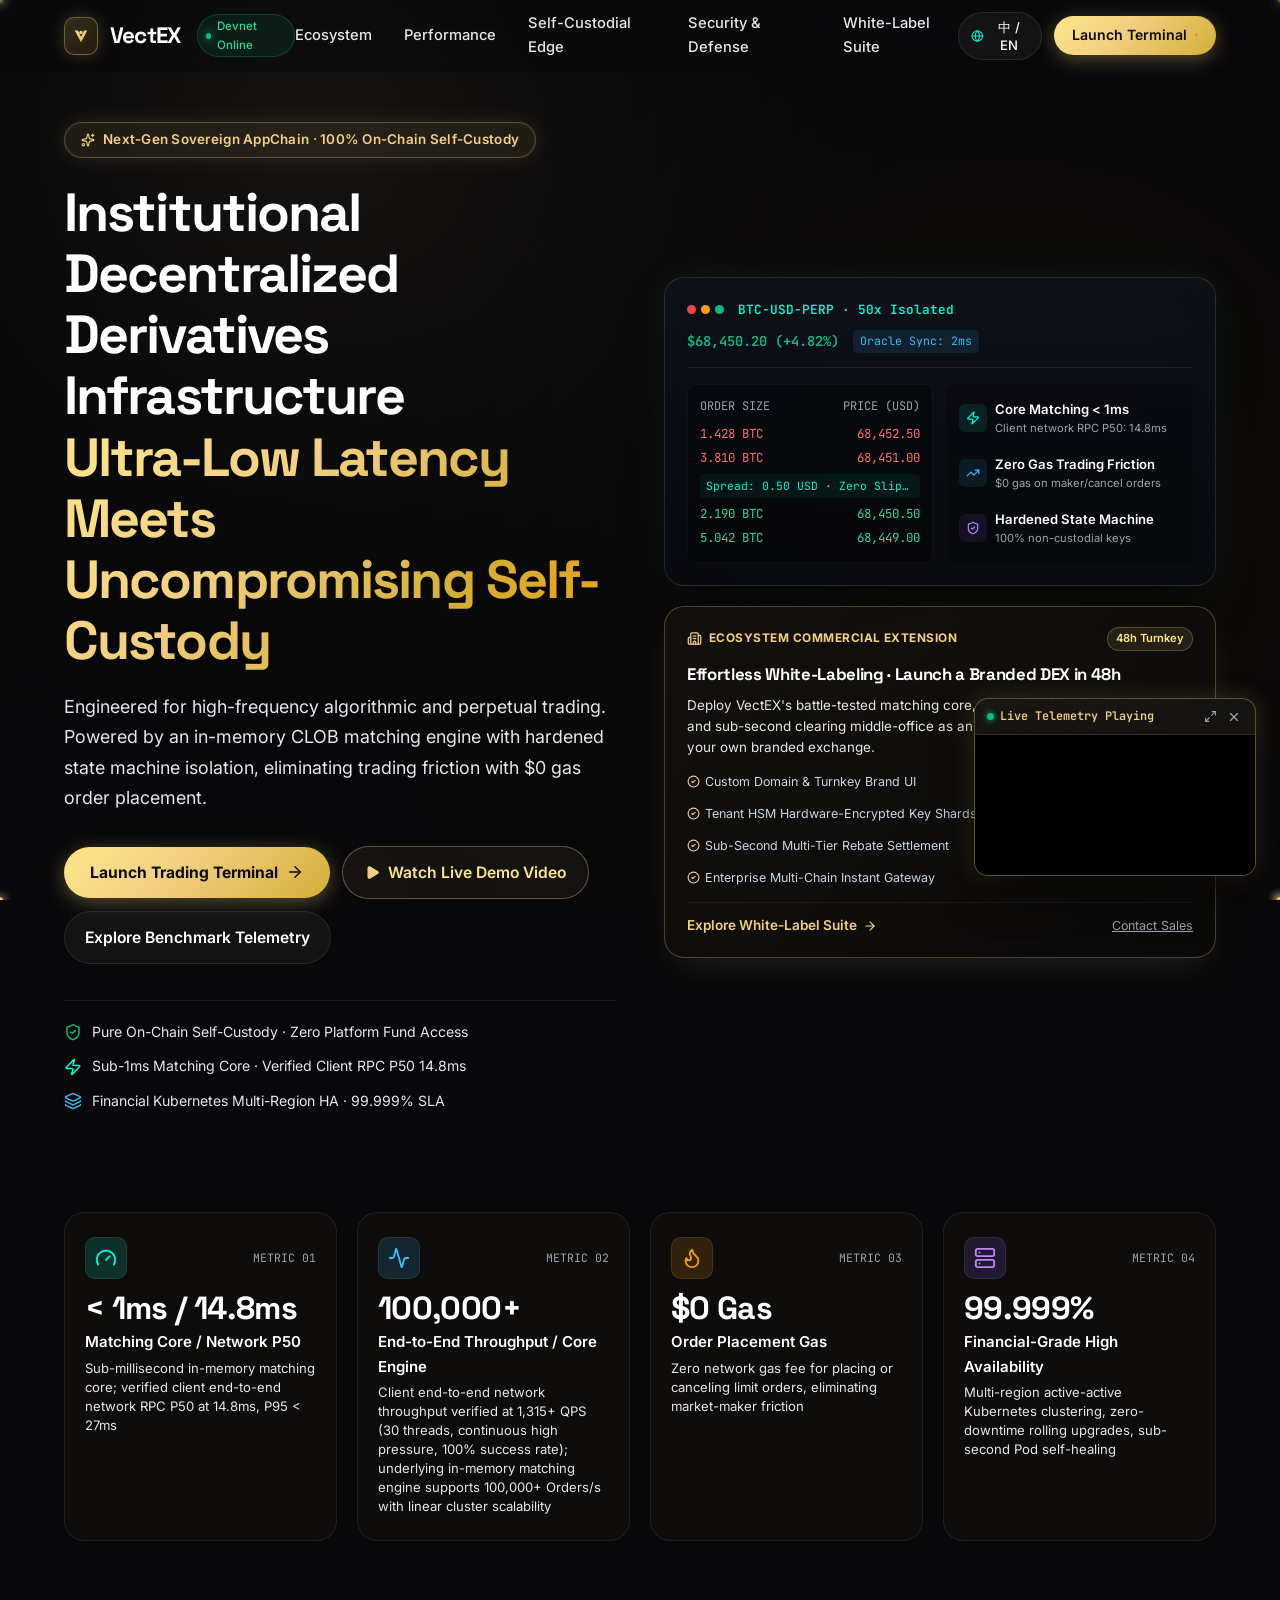
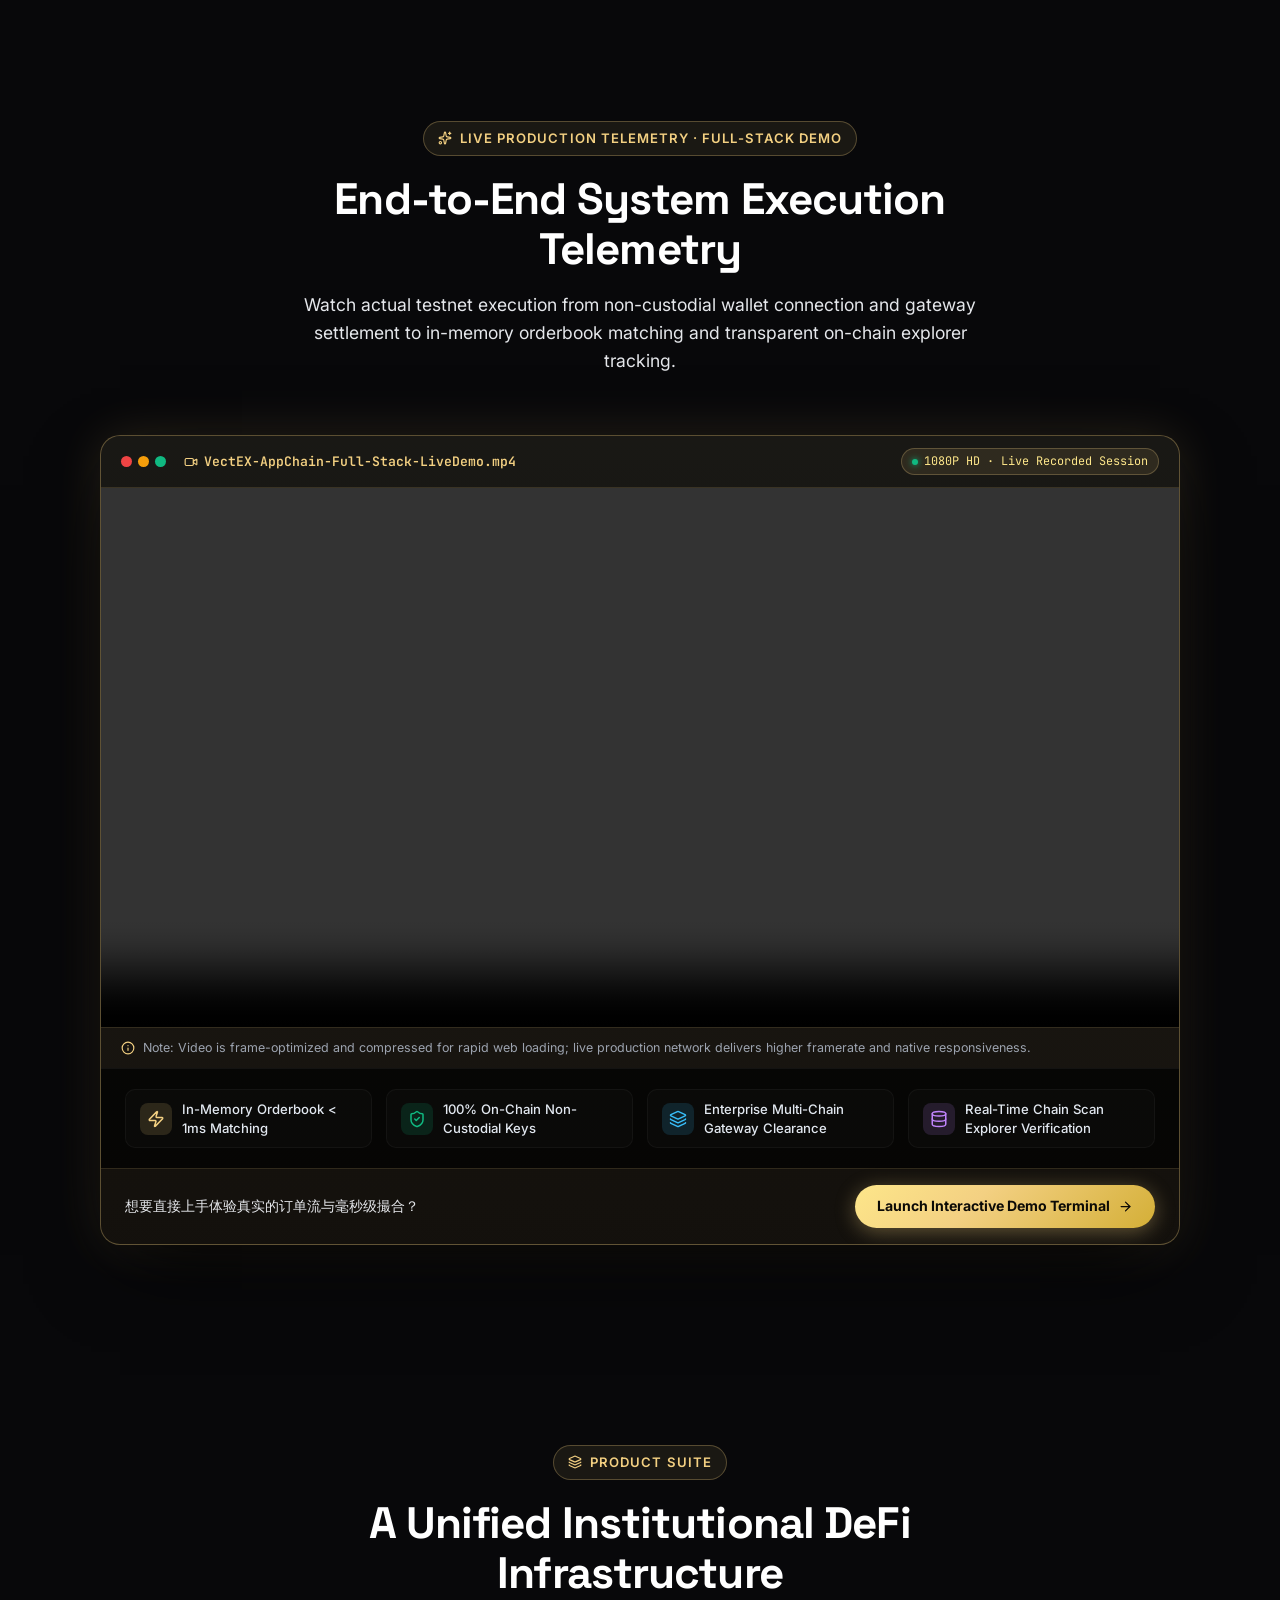
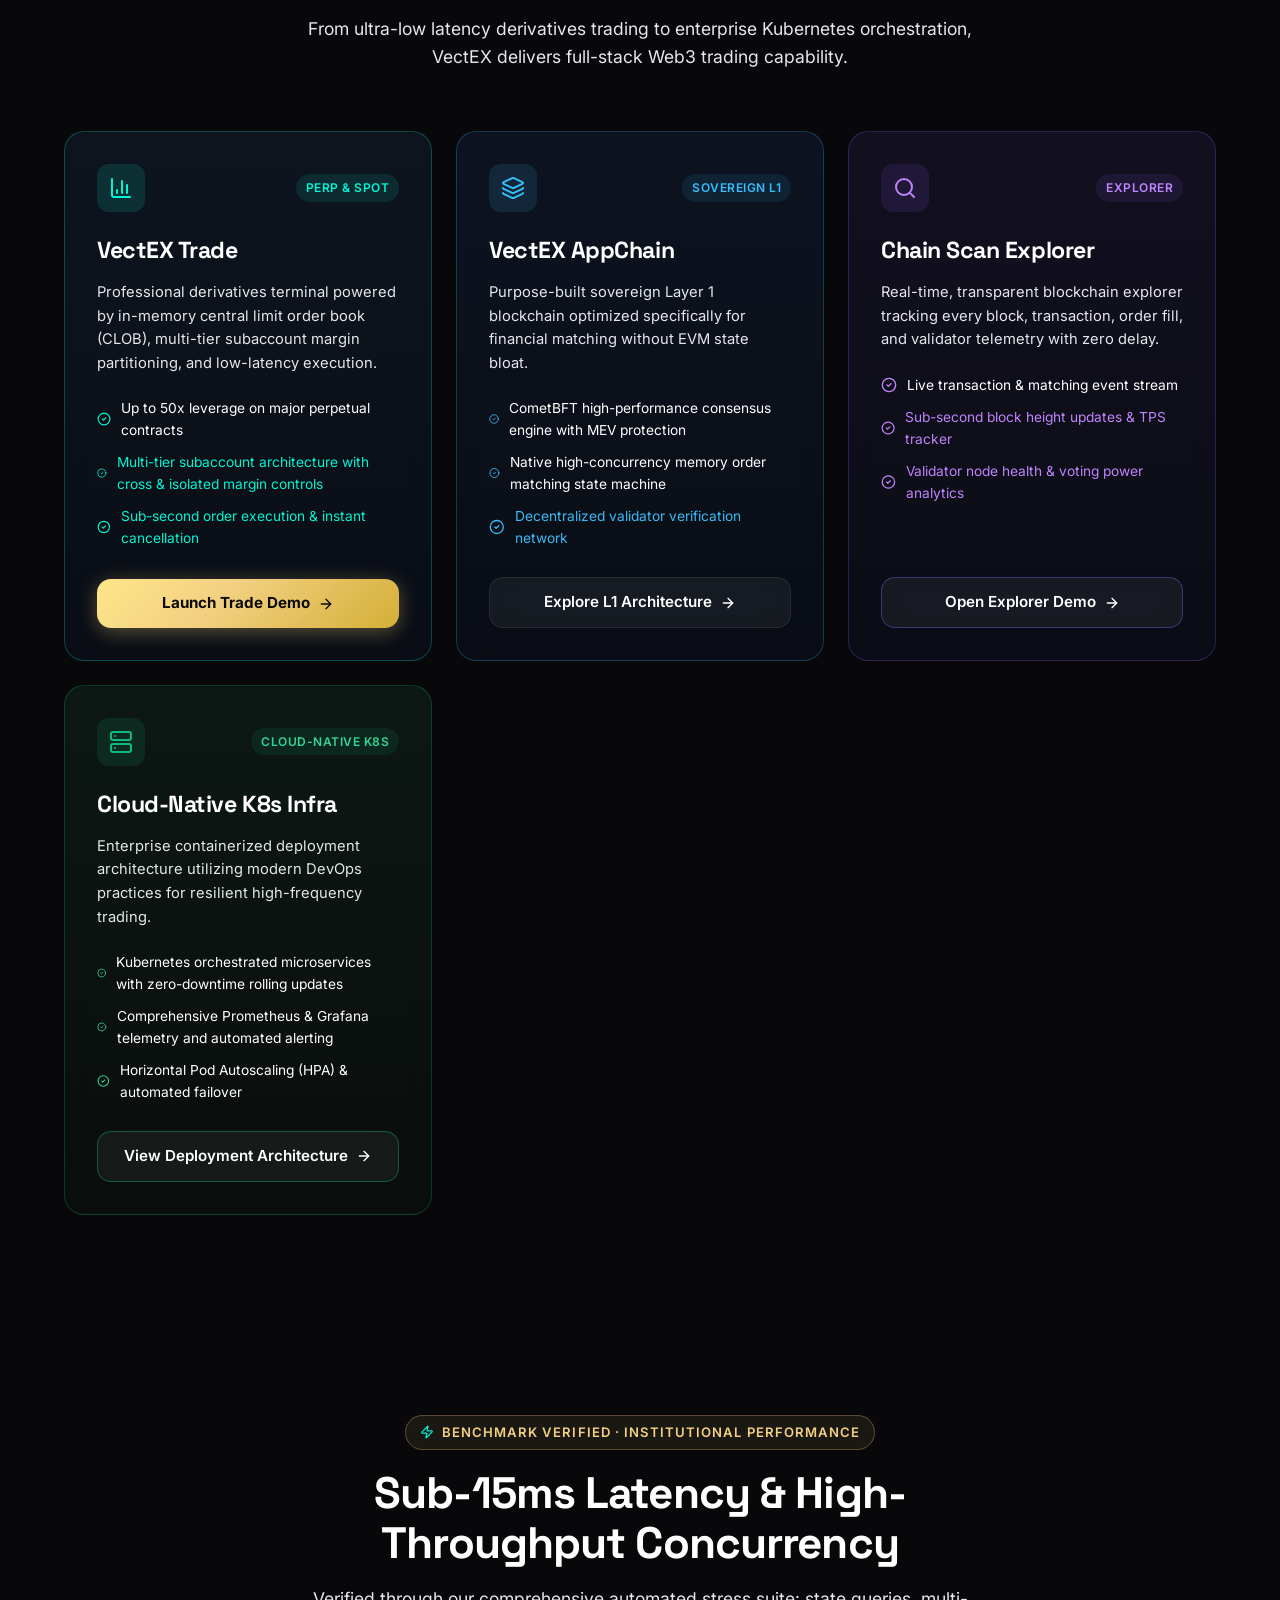
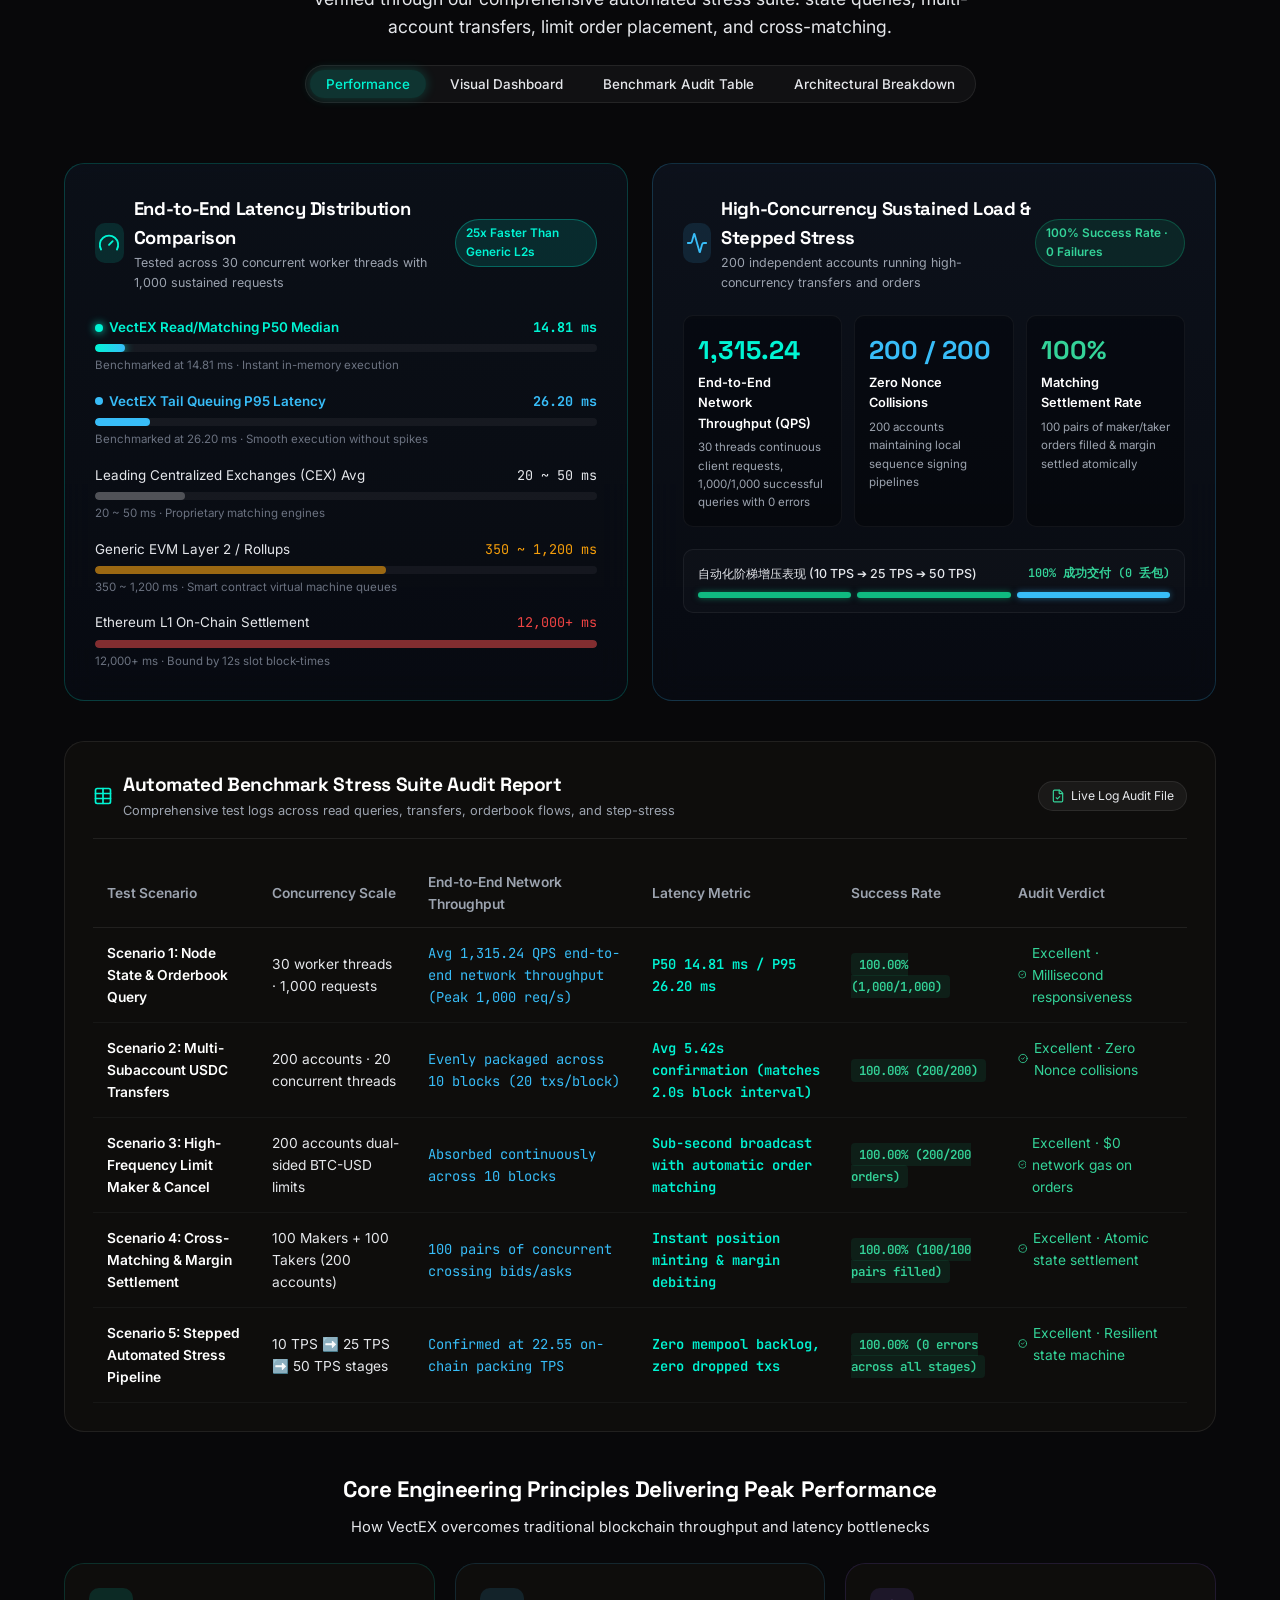
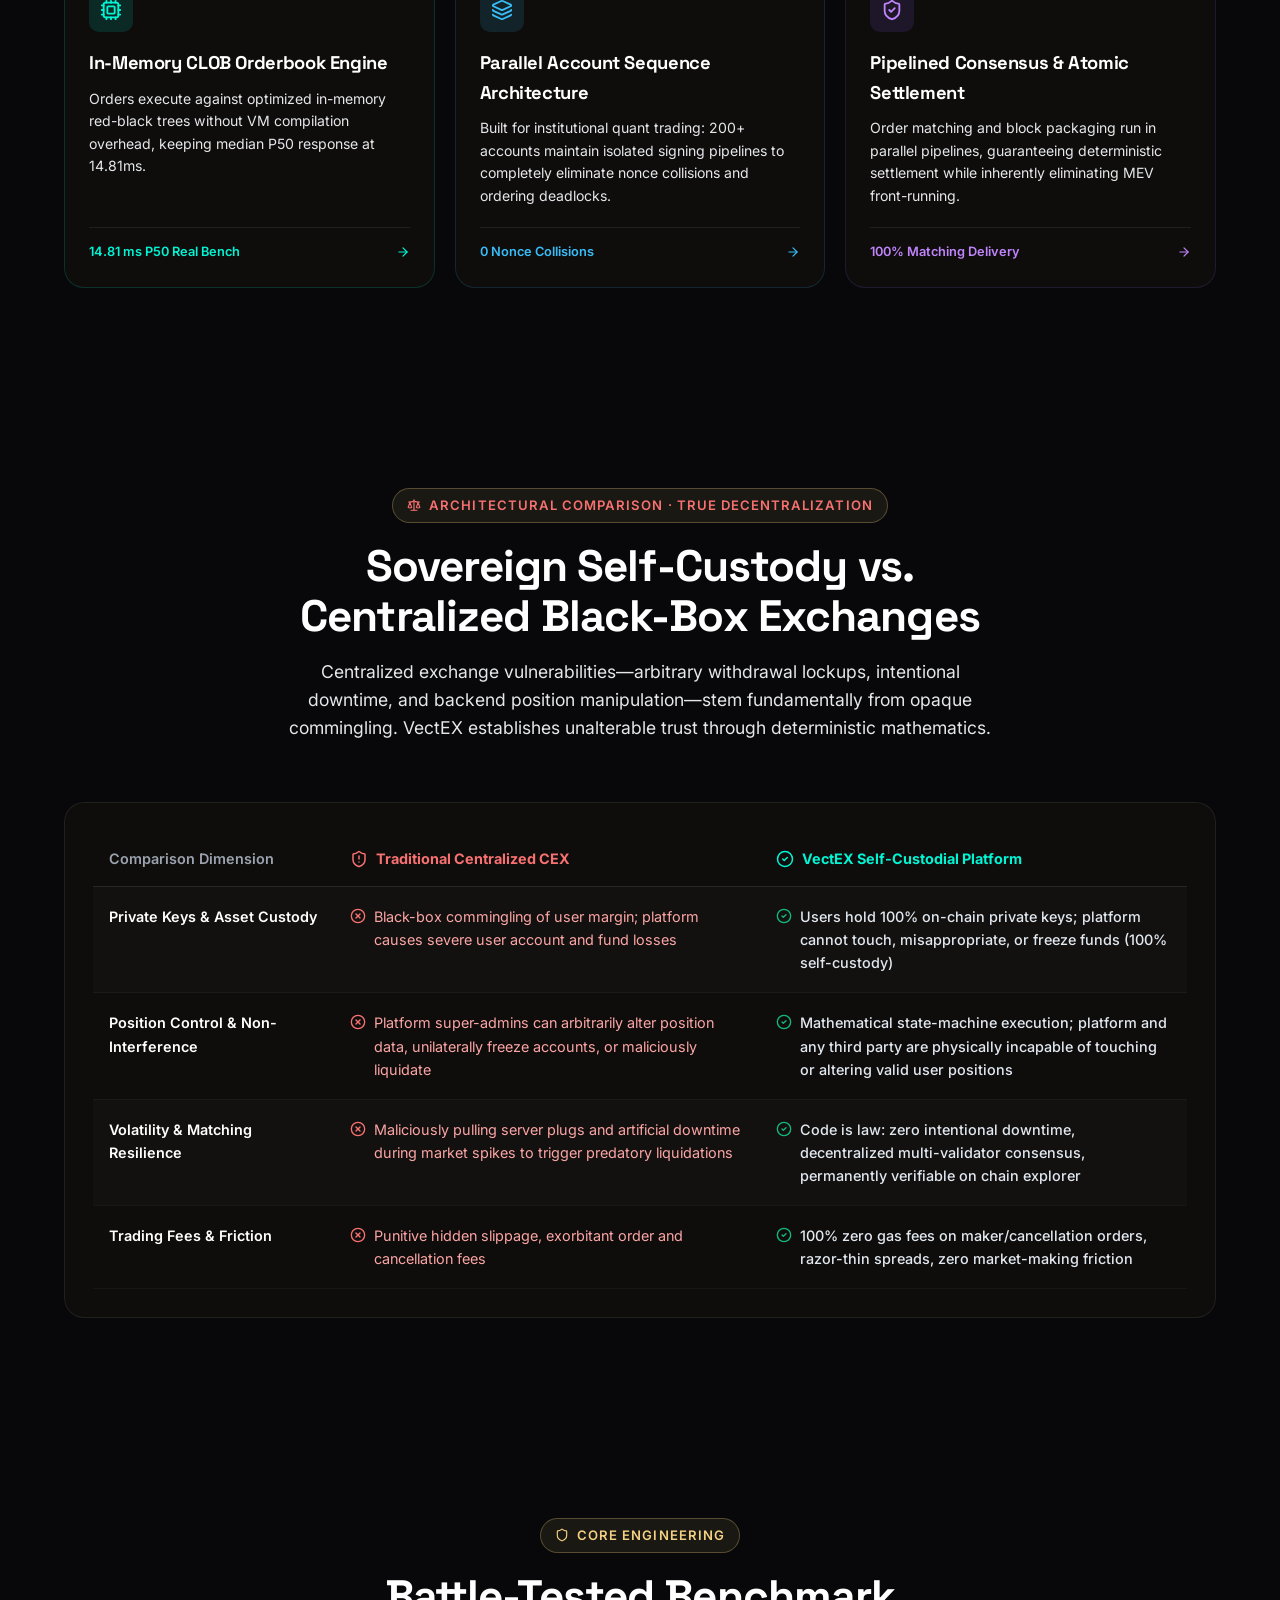
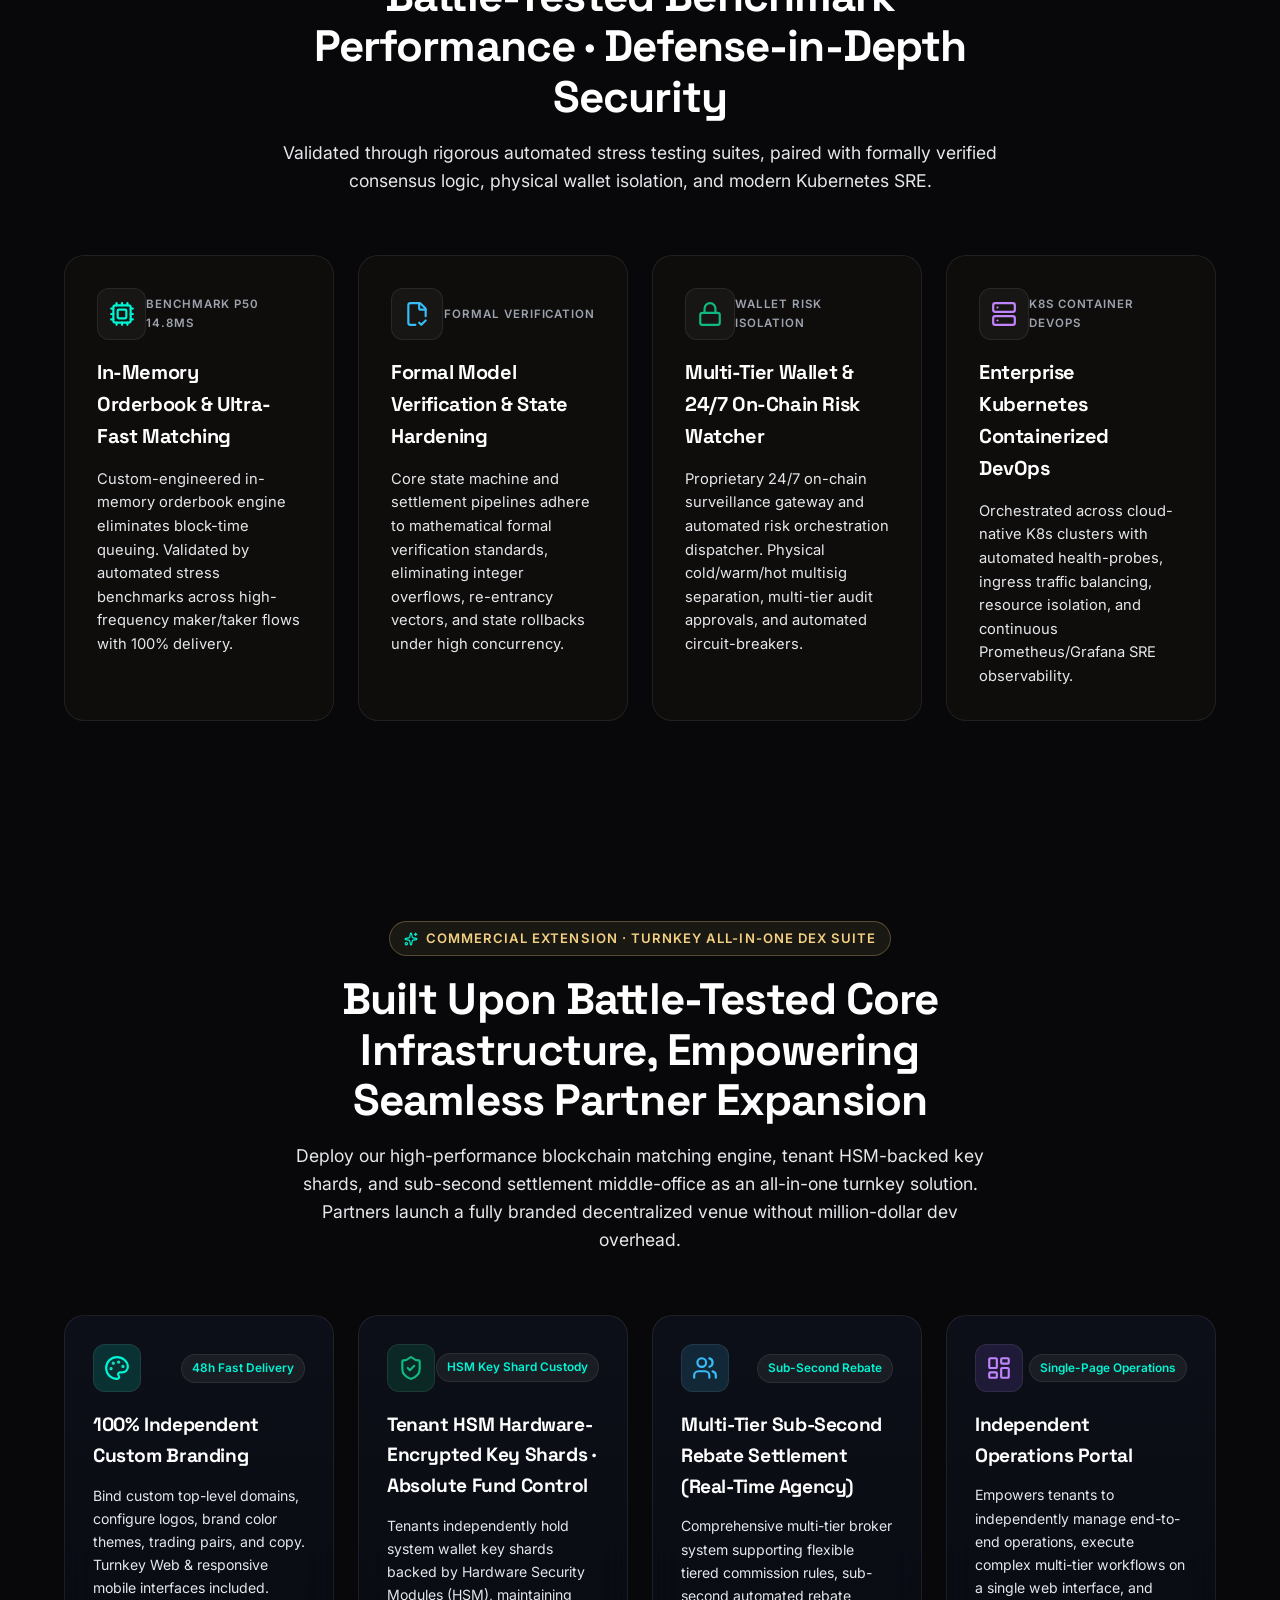
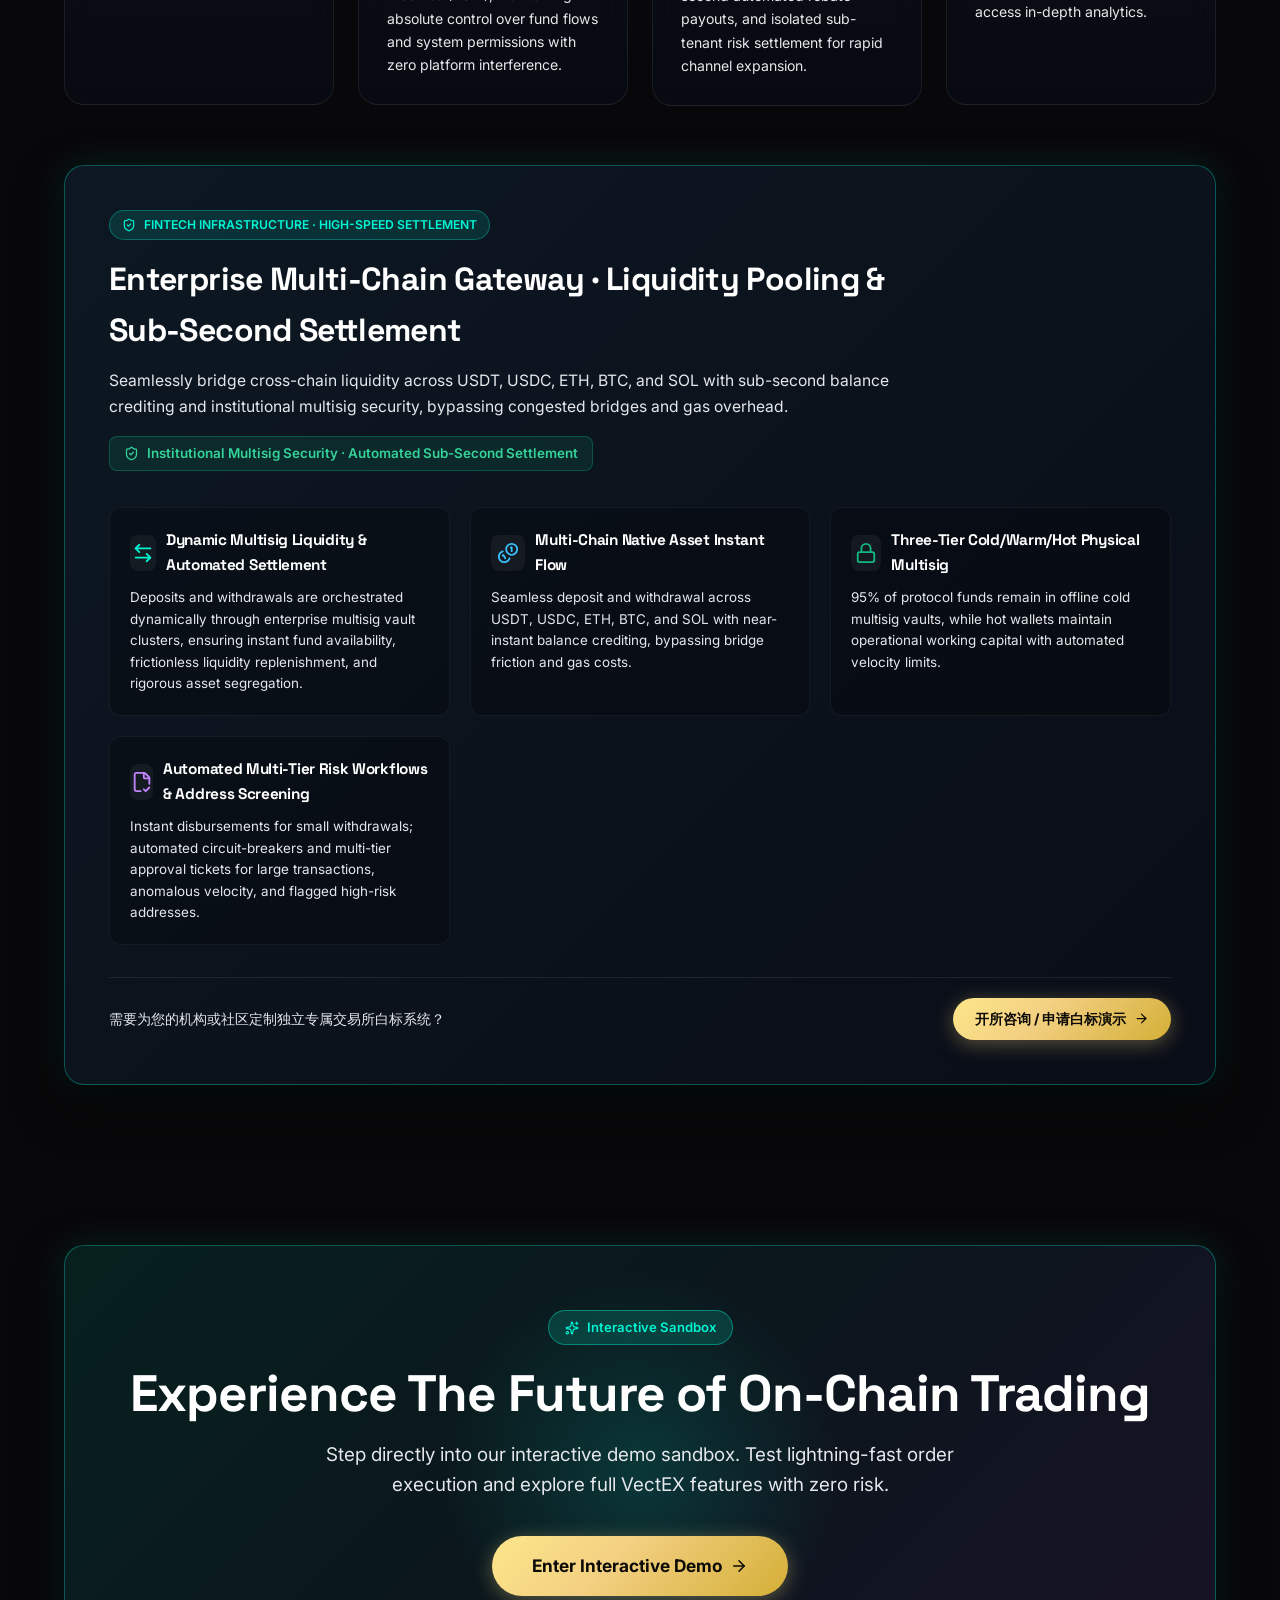
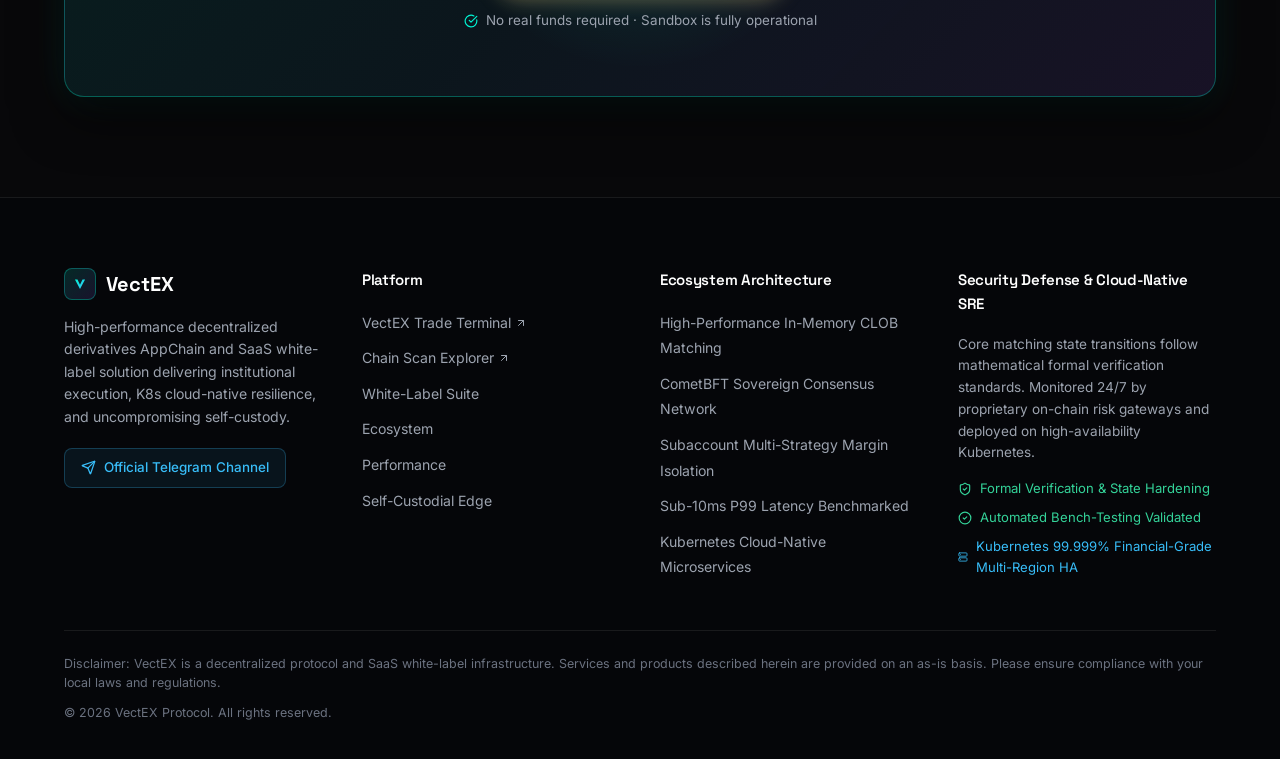
==== index.html @ b308fe41 "Add files via upload" ====
<!DOCTYPE html>
<html lang="en">
  <head>
    <meta charset="UTF-8" />
    <meta name="viewport" content="width=device-width, initial-scale=1.0" />
    <title>VectEX | Next-Gen AppChain for Decentralized Derivatives</title>
    <meta
      name="description"
      content="VectEX is a high-performance dedicated AppChain for decentralized derivatives with native MemCLOB in-memory orderbook matching, sub-15ms latency, zero gas fees, and enterprise K8s cloud-native resilience."
    />
    <meta name="keywords" content="VectEX, DEX, AppChain, Perpetual, Derivatives, Orderbook, MemCLOB, DeFi, Cosmos, Web3, Kubernetes" />
    
    <!-- Open Graph / Facebook -->
    <meta property="og:type" content="website" />
    <meta property="og:title" content="VectEX | Next-Gen AppChain for Decentralized Derivatives" />
    <meta
      property="og:description"
      content="Native MemCLOB in-memory matching, sub-15ms latency, zero gas fees, and complete self-custody."
    />
    <meta property="og:site_name" content="VectEX" />

    <!-- Twitter / Social -->
    <meta name="twitter:card" content="summary_large_image" />
    <meta name="twitter:title" content="VectEX | Next-Gen AppChain for Decentralized Derivatives" />
    <meta
      name="twitter:description"
      content="Native MemCLOB in-memory matching, sub-15ms latency, zero gas fees, and complete self-custody."
    />

    <!-- Google Fonts -->
    <link rel="preconnect" href="https://fonts.googleapis.com" />
    <link rel="preconnect" href="https://fonts.gstatic.com" crossorigin />
    <link
      href="https://fonts.googleapis.com/css2?family=Inter:wght@300;400;500;600;700&family=Space+Grotesk:wght@400;500;600;700&family=JetBrains+Mono:wght@400;500&display=swap"
      rel="stylesheet"
    />

    <link rel="icon" type="image/svg+xml" href="./favicon.svg" />
    <script type="module" crossorigin src="./assets/index-B_QL_0q-.js"></script>
    <link rel="stylesheet" crossorigin href="./assets/index-BovqvAMo.css">
  </head>
  <body>
    <div id="root"></div>
  </body>
</html>
---- assets/index-BovqvAMo.css ----
:root{--bg-dark: #08080a;--bg-dark-secondary: #0f0e0c;--bg-card: rgba(18, 17, 14, .76);--bg-card-hover: rgba(28, 25, 20, .88);--bg-glass: rgba(243, 208, 130, .03);--bg-glass-active: rgba(243, 208, 130, .08);--accent-gold: #f3d082;--accent-gold-light: #fde68a;--accent-gold-dark: #d4af37;--accent-amber: #f59e0b;--accent-cyan: #00f5d4;--accent-blue: #38bdf8;--accent-purple: #c084fc;--accent-emerald: #10b981;--gradient-brand: linear-gradient(135deg, #fde68a 0%, #f3d082 35%, #d4af37 70%, #f59e0b 100%);--gradient-gold-metallic: linear-gradient(135deg, #fff0c2 0%, #e5c378 40%, #b8860b 80%, #785208 100%);--gradient-glow: radial-gradient(circle at 50% 30%, rgba(243, 208, 130, .16), rgba(245, 158, 11, .05), transparent 70%);--gradient-card-border: linear-gradient(135deg, rgba(243, 208, 130, .35), rgba(245, 158, 11, .12), rgba(255, 255, 255, .06));--text-primary: #ffffff;--text-secondary: #e5e7eb;--text-muted: #9ca3af;--text-dim: #6b7280;--text-gold: #f3d082;--border-subtle: rgba(255, 255, 255, .08);--border-hover: rgba(243, 208, 130, .4);--border-glass: rgba(243, 208, 130, .16);--shadow-glow-gold: 0 0 25px rgba(243, 208, 130, .3);--shadow-glow-cyan: 0 0 25px rgba(0, 245, 212, .25);--shadow-glow-purple: 0 0 30px rgba(139, 92, 246, .2);--shadow-card: 0 12px 36px -10px rgba(0, 0, 0, .75);--font-sans: "Inter", -apple-system, BlinkMacSystemFont, "Segoe UI", Roboto, sans-serif;--font-heading: "Space Grotesk", -apple-system, BlinkMacSystemFont, sans-serif;--font-mono: "JetBrains Mono", monospace;--max-width: 1200px;--nav-height: 72px;--radius-sm: 8px;--radius-md: 14px;--radius-lg: 20px;--radius-full: 9999px;--transition-fast: .15s ease;--transition-normal: .25s cubic-bezier(.4, 0, .2, 1);--transition-smooth: .4s cubic-bezier(.16, 1, .3, 1)}*,*:before,*:after{box-sizing:border-box;margin:0;padding:0}html{scroll-behavior:smooth;color-scheme:dark}body{background-color:var(--bg-dark);color:var(--text-primary);font-family:var(--font-sans);line-height:1.6;-webkit-font-smoothing:antialiased;-moz-osx-font-smoothing:grayscale;overflow-x:hidden;position:relative;min-height:100vh}::-webkit-scrollbar{width:8px}::-webkit-scrollbar-track{background:var(--bg-dark)}::-webkit-scrollbar-thumb{background:#1e2538;border-radius:4px}::-webkit-scrollbar-thumb:hover{background:#2b354f}h1,h2,h3,h4,h5,h6{font-family:var(--font-heading);letter-spacing:-.02em;font-weight:700;color:var(--text-primary)}a{color:inherit;text-decoration:none;transition:color var(--transition-fast)}button{cursor:pointer;border:none;background:none;font-family:inherit;outline:none}.app-container{position:relative;width:100%;min-height:100vh;display:flex;flex-direction:column}.content-wrapper{max-width:var(--max-width);margin:0 auto;padding:0 24px;width:100%}.section{padding:100px 0;position:relative;z-index:10}.section-header{text-align:center;max-width:720px;margin:0 auto 60px}.section-tag{display:inline-flex;align-items:center;gap:8px;padding:6px 14px;background:#f3d08214;border:1px solid rgba(243,208,130,.28);border-radius:var(--radius-full);font-size:.82rem;font-weight:600;color:var(--accent-gold);text-transform:uppercase;letter-spacing:.08em;margin-bottom:18px}.section-title{font-size:clamp(2rem,3.5vw,2.75rem);line-height:1.15;margin-bottom:16px}.section-subtitle{font-size:1.1rem;color:var(--text-secondary);line-height:1.6}.text-gradient{background:var(--gradient-brand);-webkit-background-clip:text;-webkit-text-fill-color:transparent}.btn{display:inline-flex;align-items:center;justify-content:center;gap:8px;padding:12px 24px;font-size:.95rem;font-weight:600;border-radius:var(--radius-md);transition:all var(--transition-normal);text-align:center;white-space:nowrap}.btn-primary{background:linear-gradient(135deg,#fde68a,#f3d082 40%,#d4af37);color:#0c0a06;box-shadow:0 4px 20px #f3d08259;position:relative;overflow:hidden;font-weight:700}.btn-primary:hover{transform:translateY(-2px);box-shadow:0 6px 30px #f3d0828c;color:#000}.btn-secondary{background:#ffffff0d;color:var(--text-primary);border:1px solid var(--border-subtle);-webkit-backdrop-filter:blur(10px);backdrop-filter:blur(10px)}.btn-secondary:hover{background:#f3d08214;border-color:#f3d0824d;color:var(--accent-gold-light);transform:translateY(-2px)}.btn-sm{padding:8px 16px;font-size:.85rem;border-radius:var(--radius-sm)}.btn-pill{border-radius:var(--radius-full)}.glass-card{background:var(--bg-card);border:1px solid var(--border-subtle);border-radius:var(--radius-lg);-webkit-backdrop-filter:blur(16px);backdrop-filter:blur(16px);padding:32px;transition:all var(--transition-smooth);position:relative;overflow:hidden}.glass-card:hover{border-color:var(--border-hover);background:var(--bg-card-hover);transform:translateY(-4px);box-shadow:var(--shadow-card),0 0 25px #f3d0821f}@media (max-width: 768px){.section{padding:60px 0}.content-wrapper{padding:0 16px}.glass-card{padding:24px}}
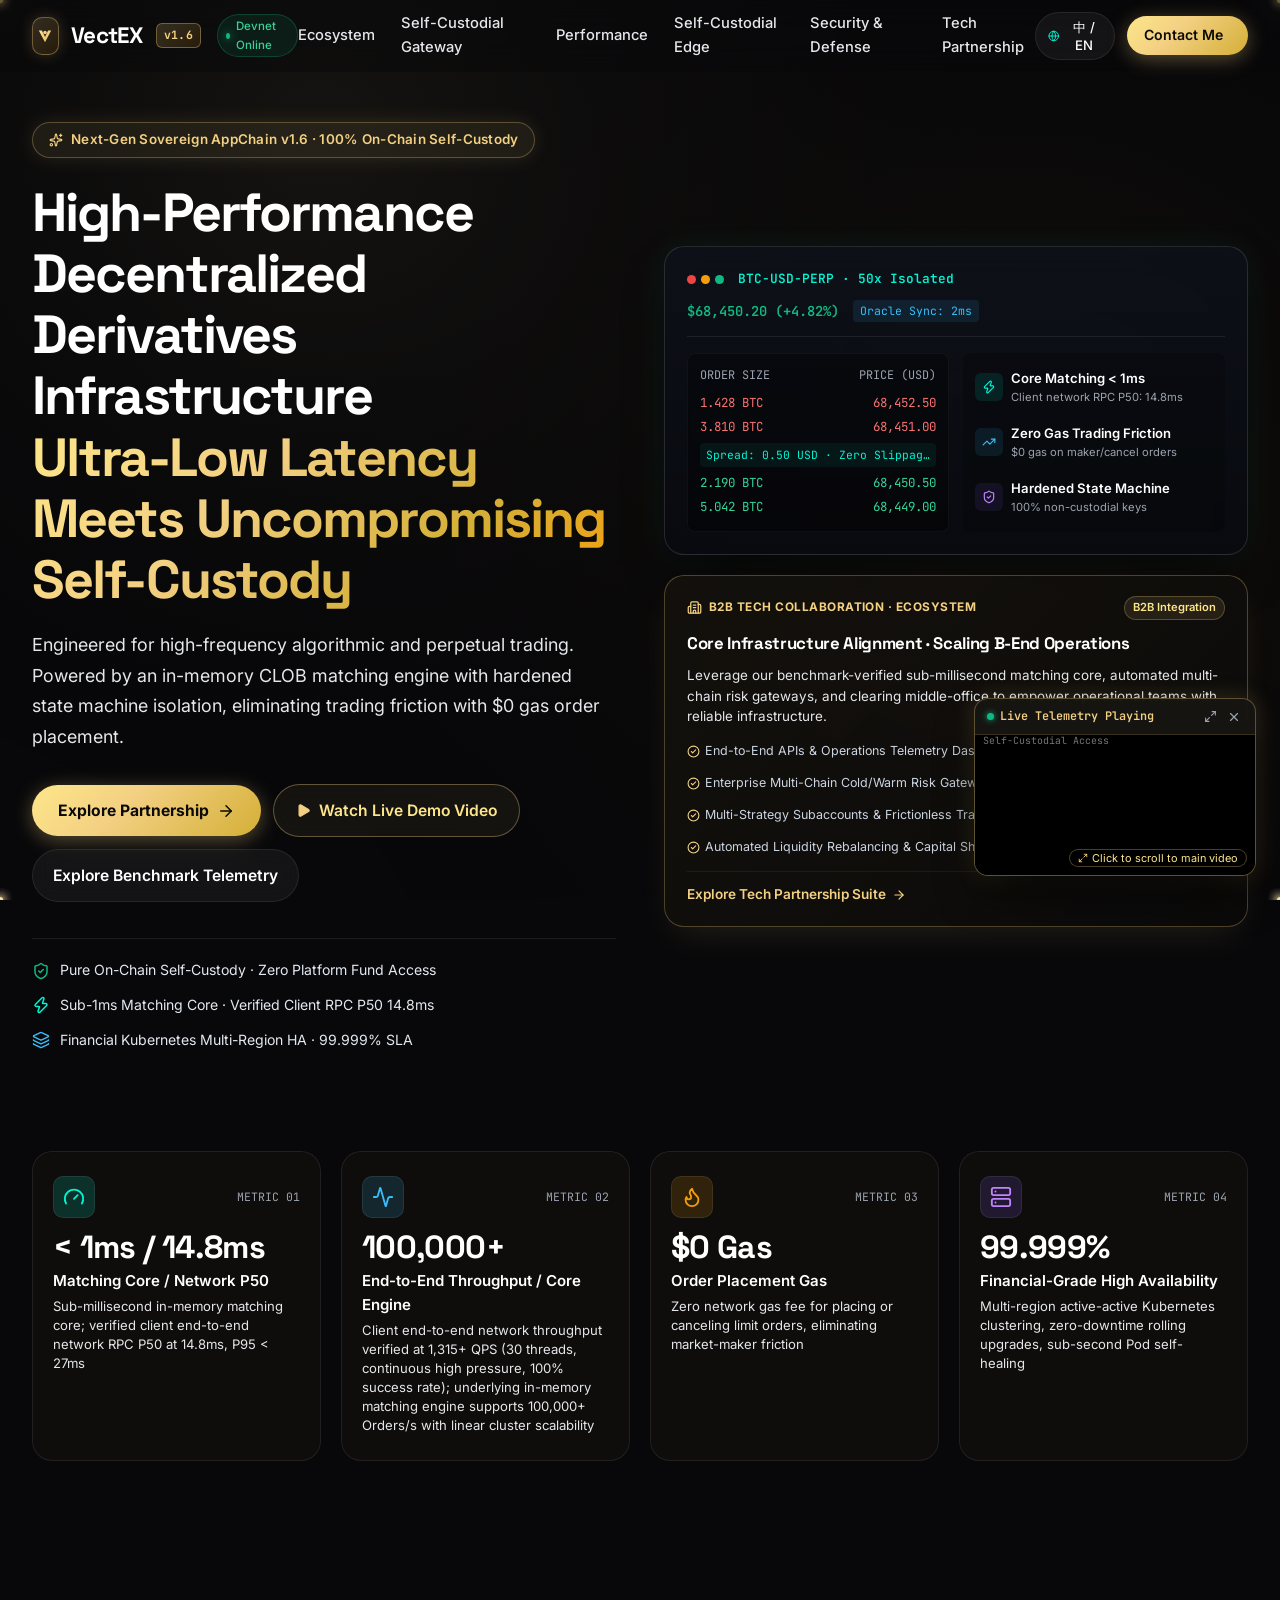
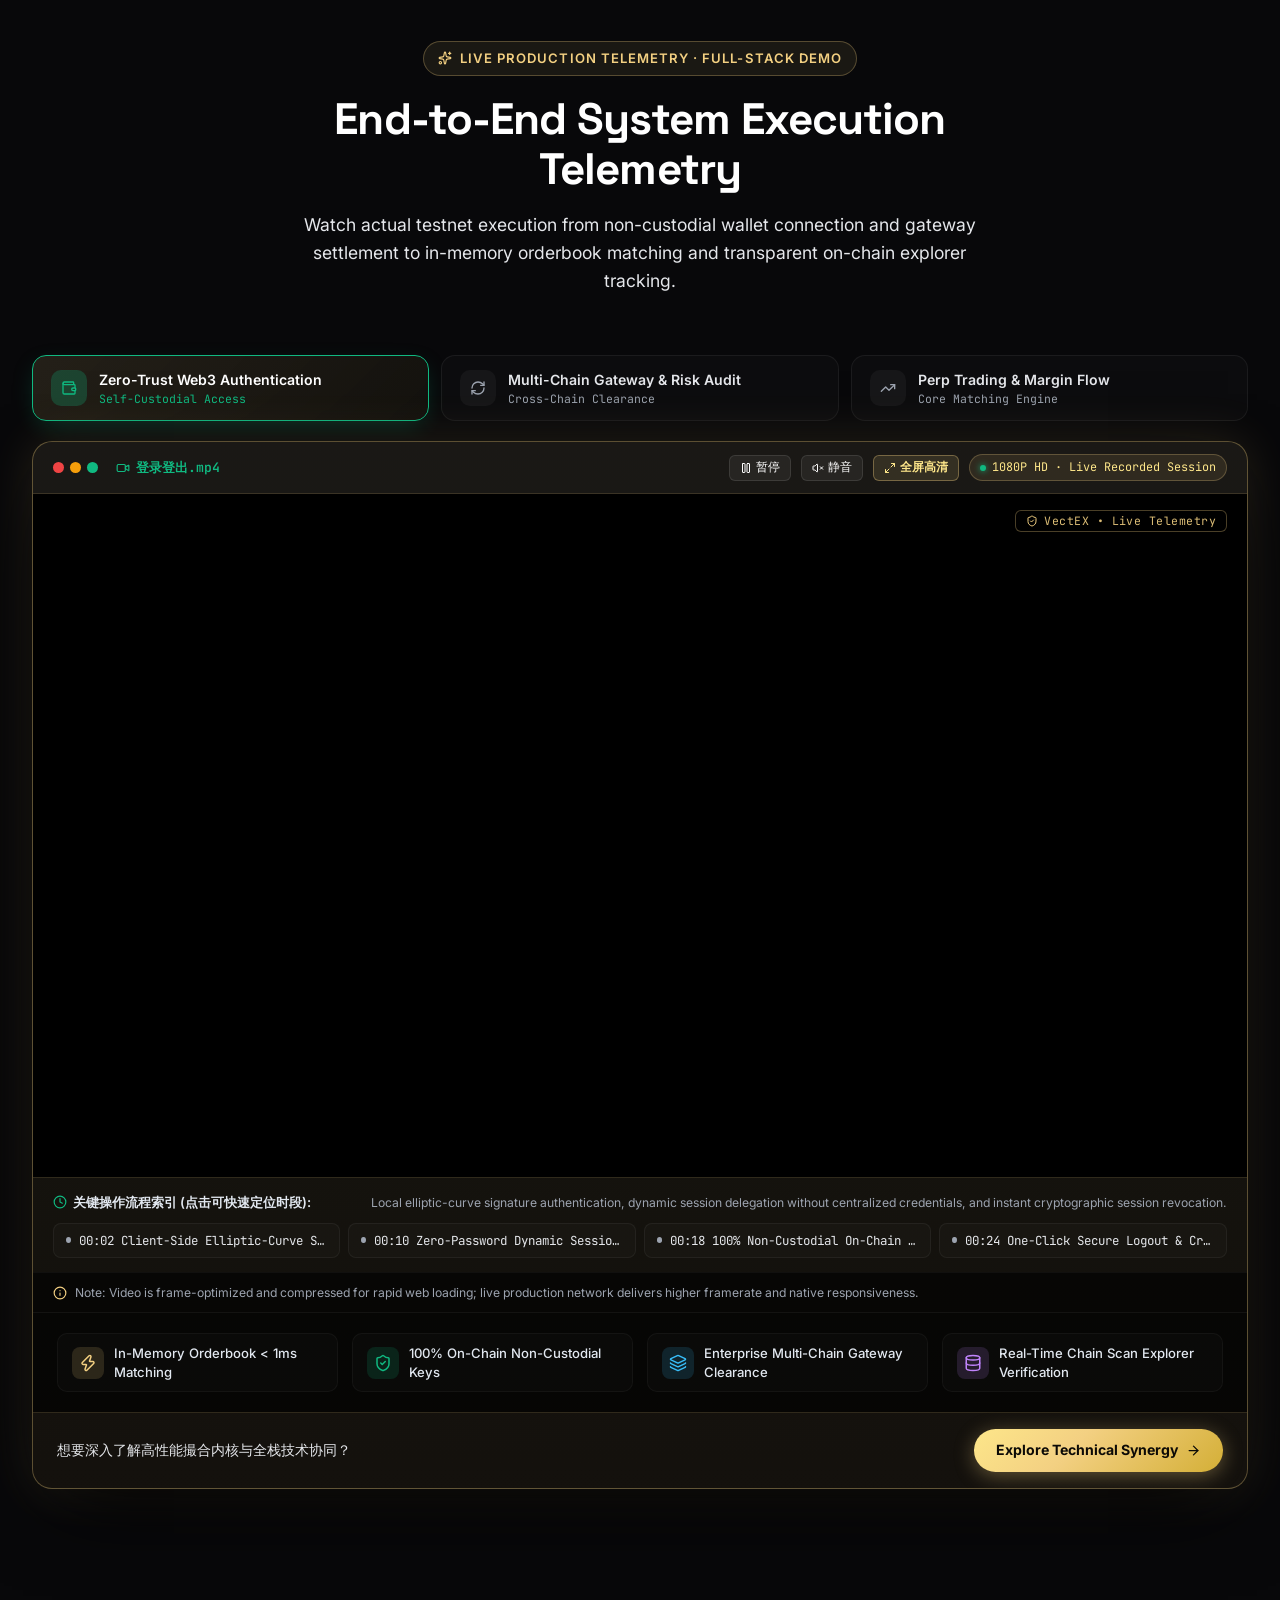
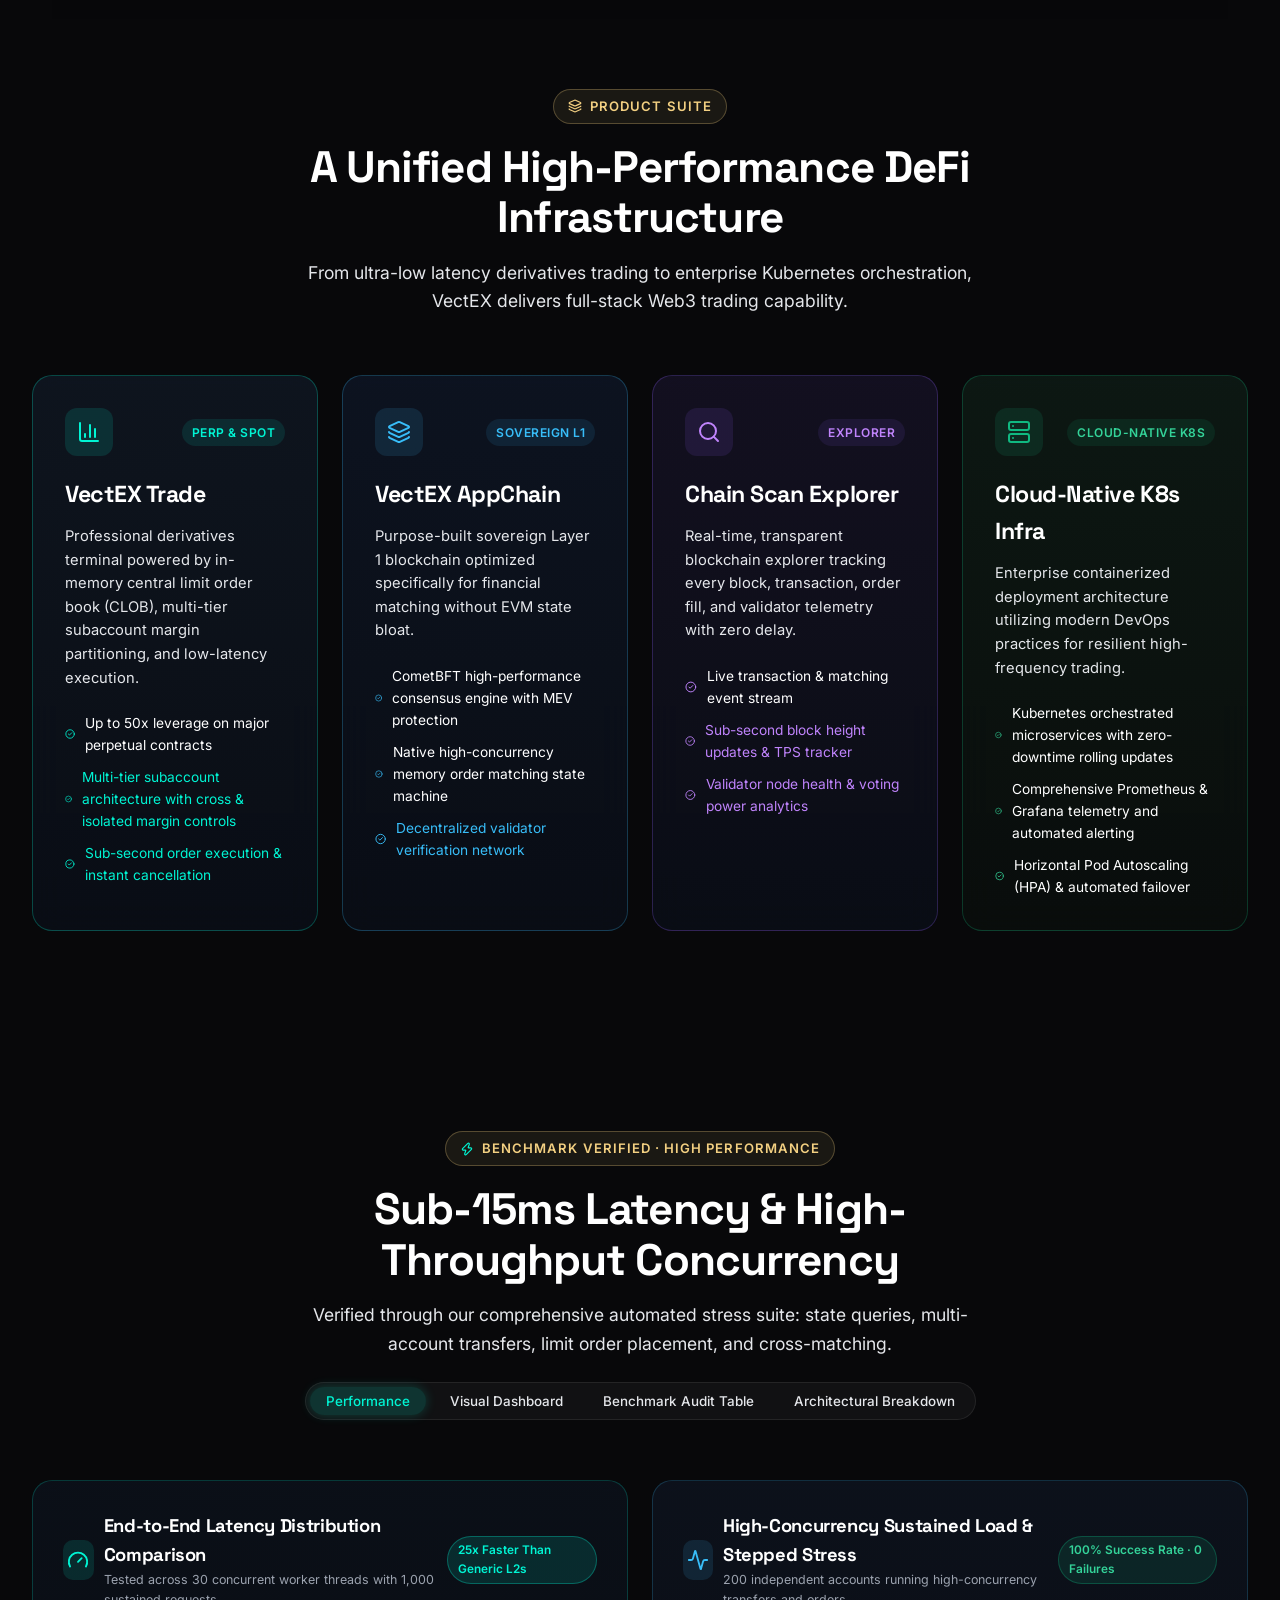
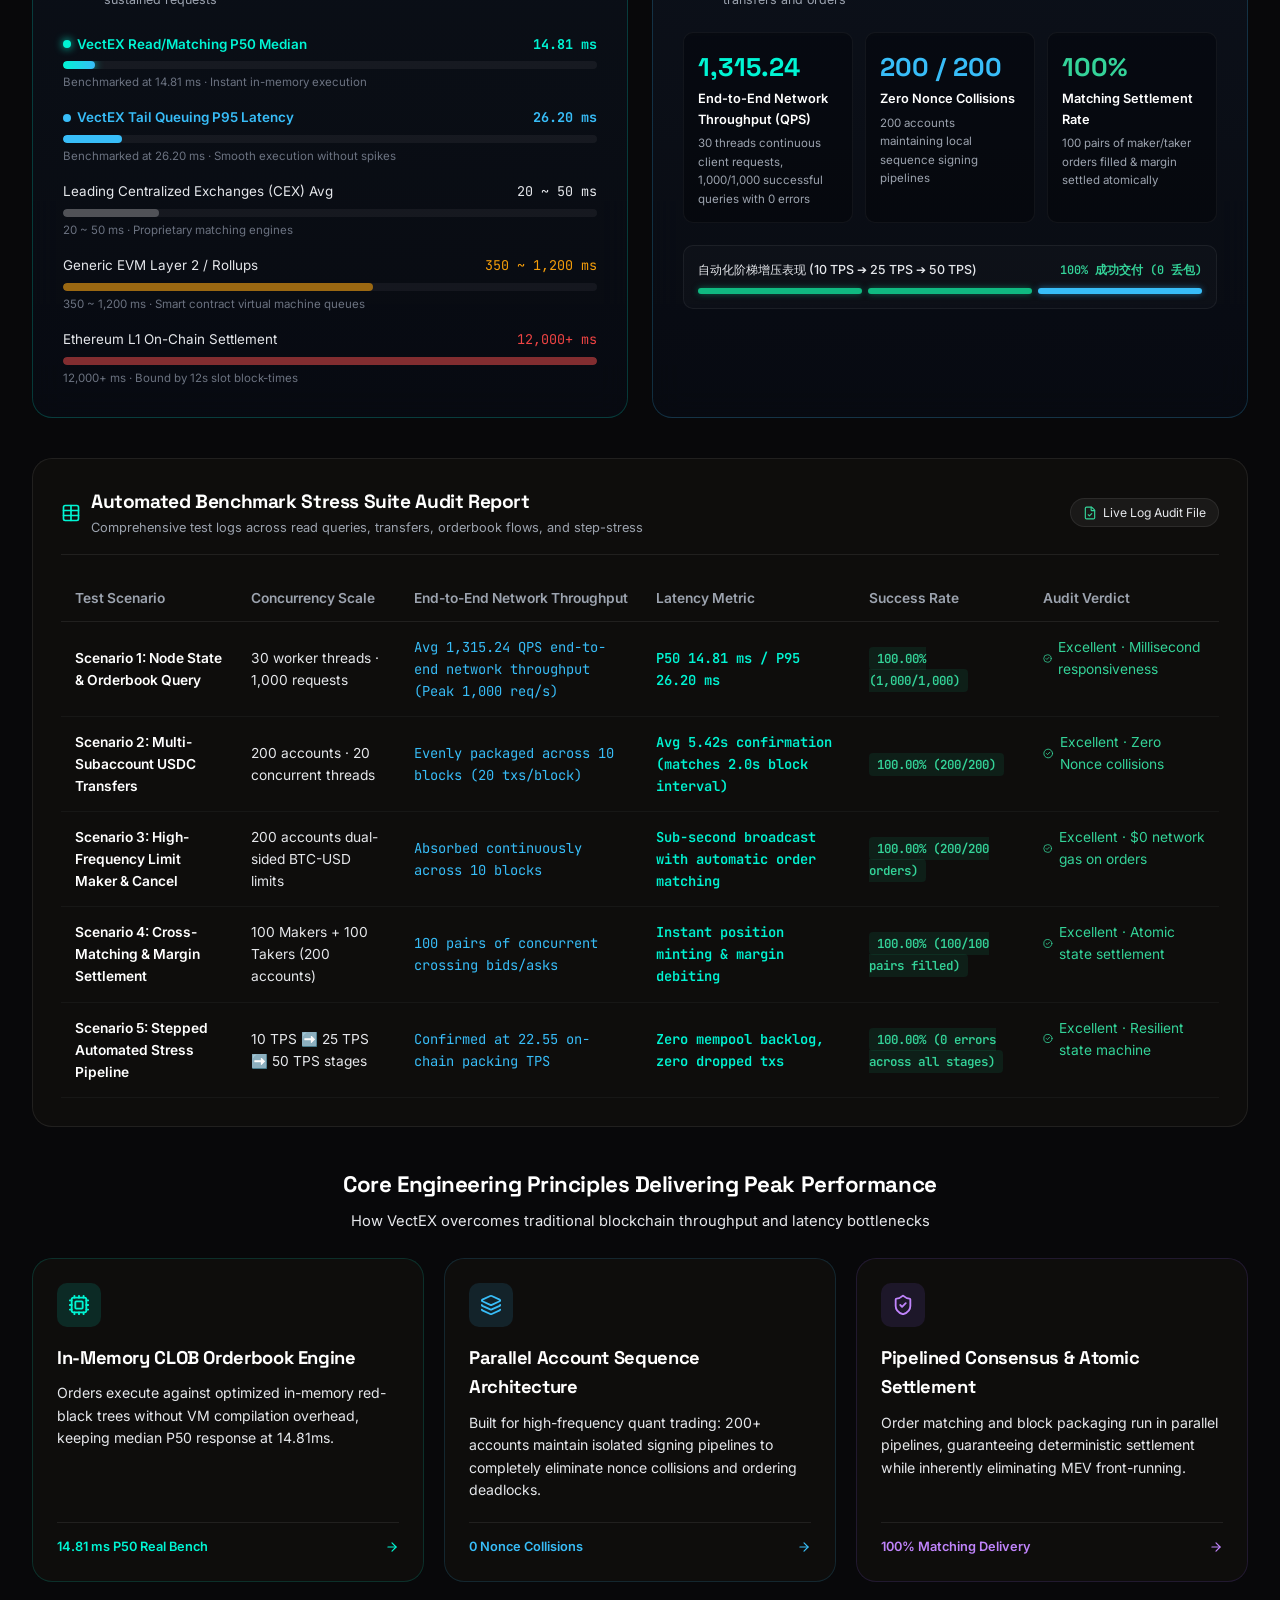
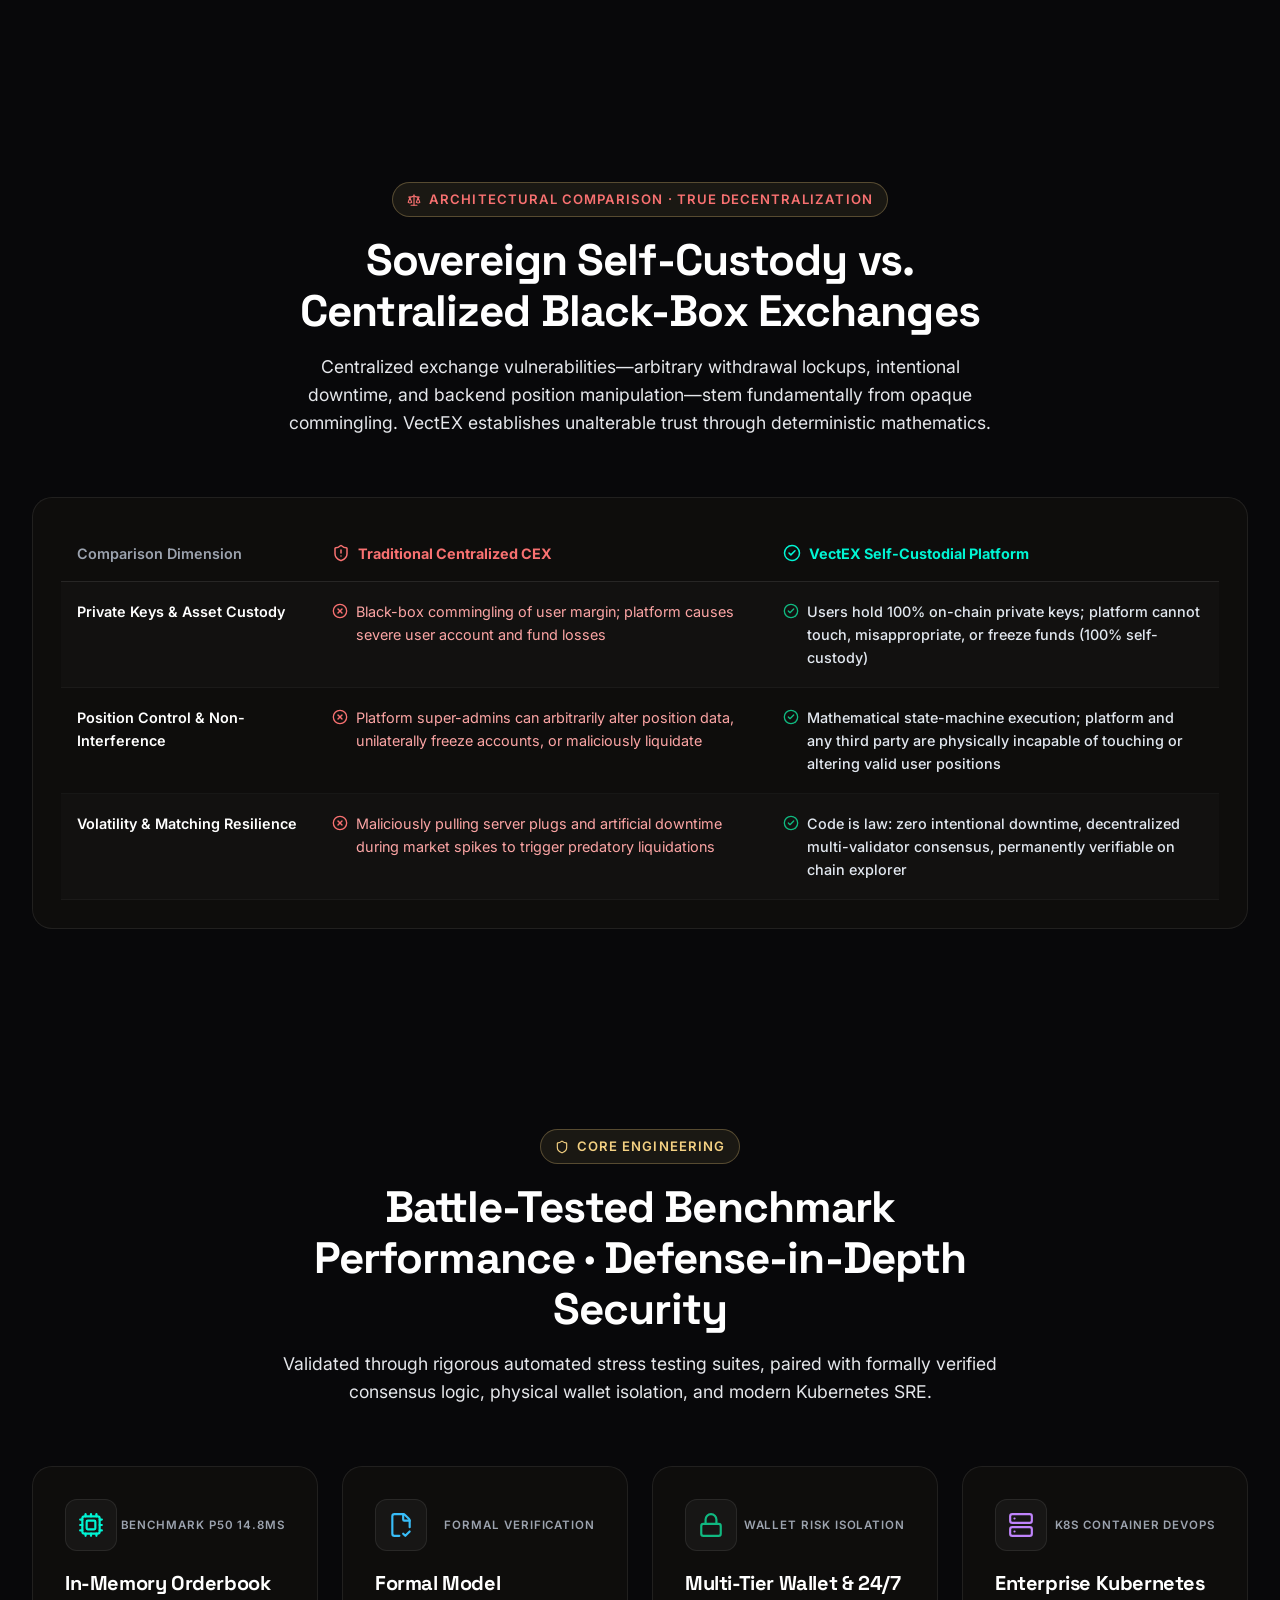
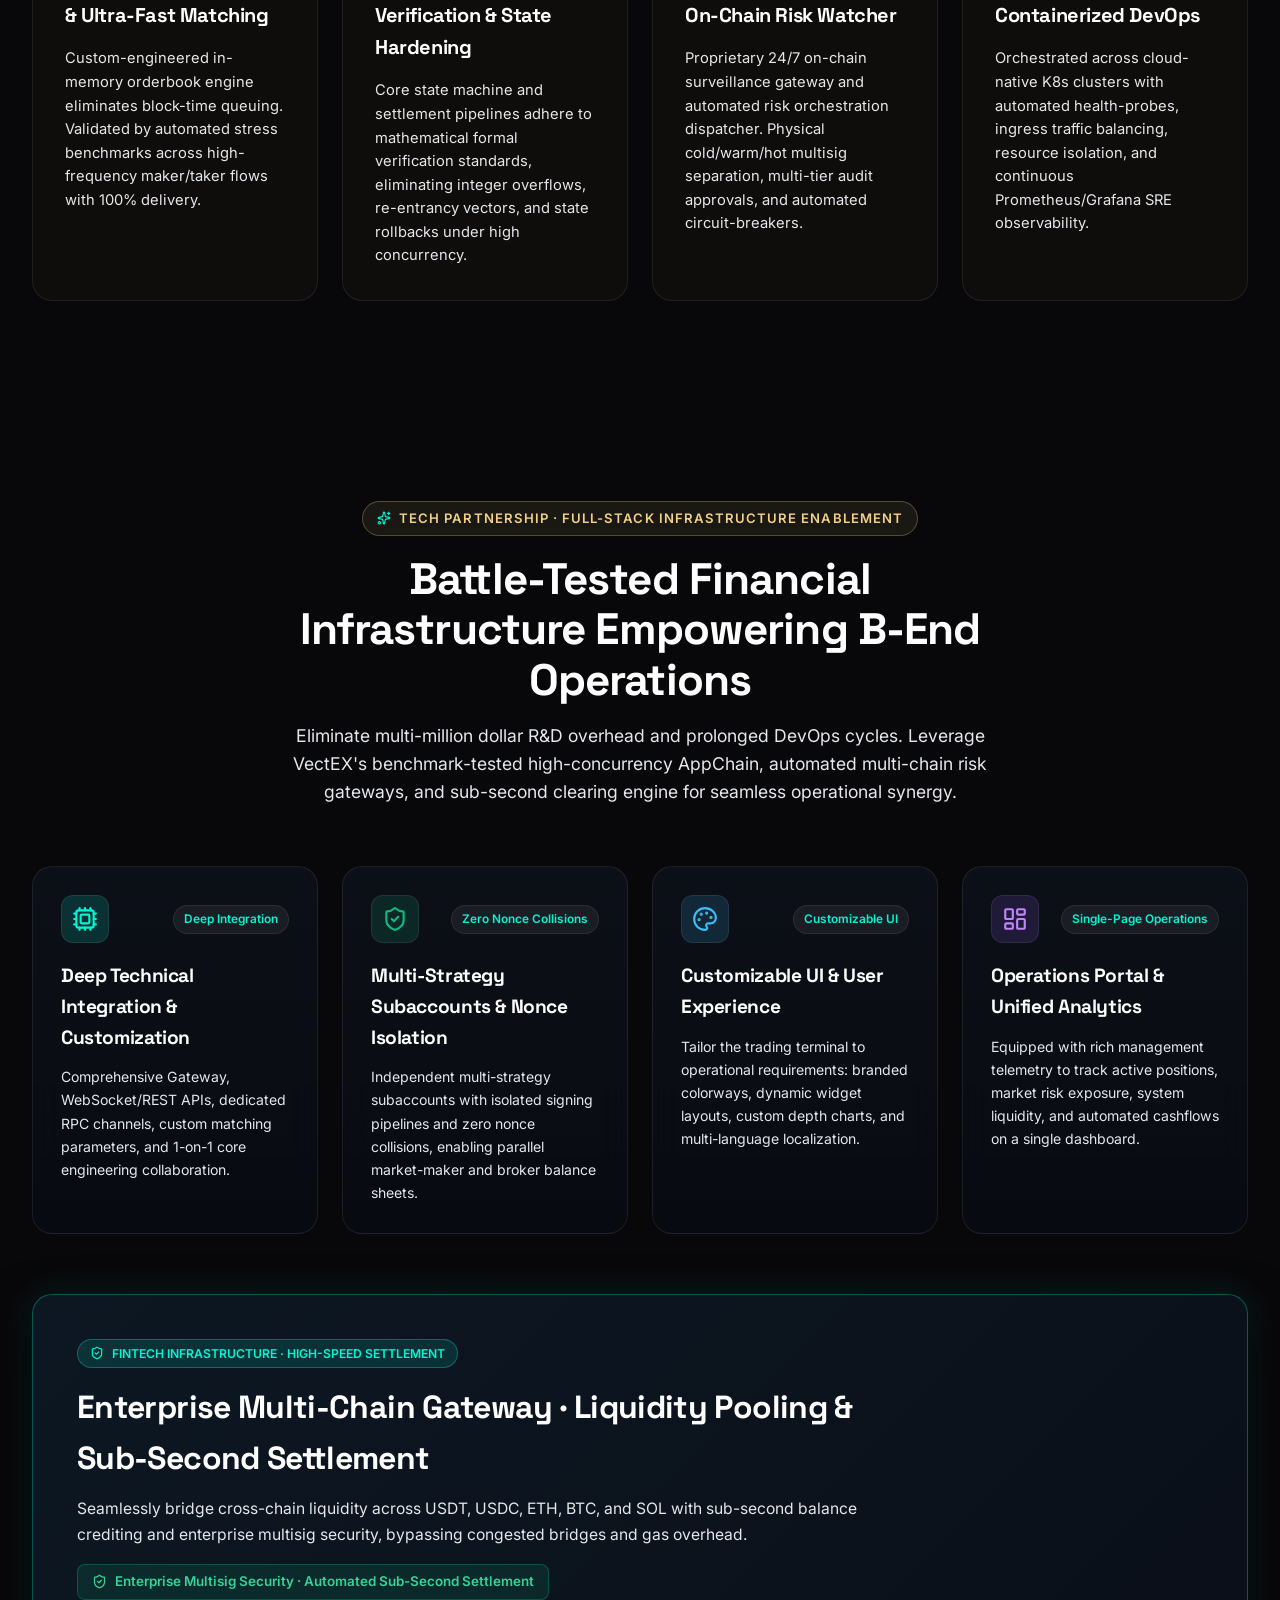
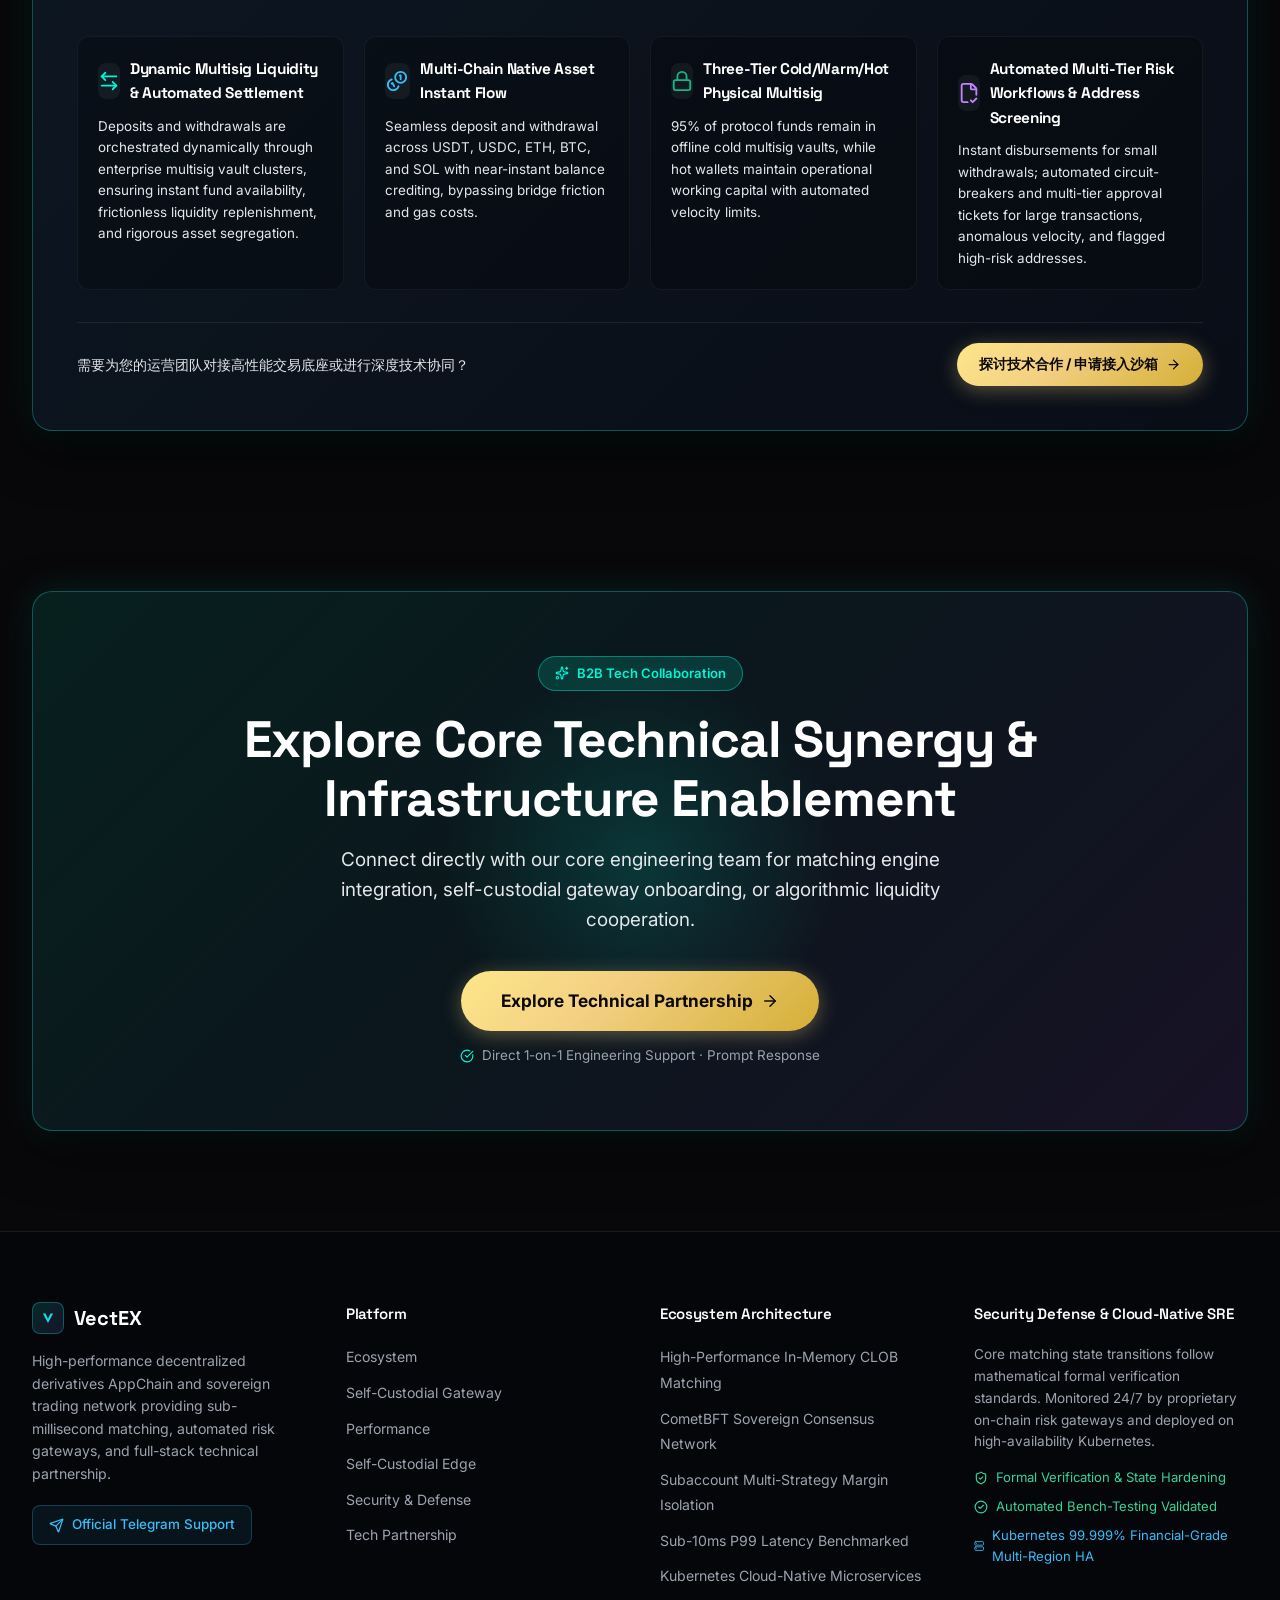
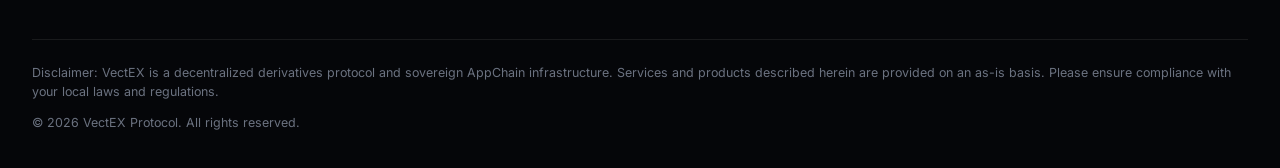
==== commit 4c1bbbae: "v1.6" ====
--- a/index.html
+++ b/index.html
@@ -36,8 +36,8 @@
     />
 
     <link rel="icon" type="image/svg+xml" href="./favicon.svg" />
-    <script type="module" crossorigin src="./assets/index-B_QL_0q-.js"></script>
-    <link rel="stylesheet" crossorigin href="./assets/index-BovqvAMo.css">
+    <script type="module" crossorigin src="./assets/index-s-39ws-t.js"></script>
+    <link rel="stylesheet" crossorigin href="./assets/index-PY8NQCb5.css">
   </head>
   <body>
     <div id="root"></div>
--- a/assets/index-PY8NQCb5.css
+++ b/assets/index-PY8NQCb5.css
@@ -0,0 +1 @@
+:root{--bg-dark: #08080a;--bg-dark-secondary: #0f0e0c;--bg-card: rgba(18, 17, 14, .76);--bg-card-hover: rgba(28, 25, 20, .88);--bg-glass: rgba(243, 208, 130, .03);--bg-glass-active: rgba(243, 208, 130, .08);--accent-gold: #f3d082;--accent-gold-light: #fde68a;--accent-gold-dark: #d4af37;--accent-amber: #f59e0b;--accent-cyan: #00f5d4;--accent-blue: #38bdf8;--accent-purple: #c084fc;--accent-emerald: #10b981;--gradient-brand: linear-gradient(135deg, #fde68a 0%, #f3d082 35%, #d4af37 70%, #f59e0b 100%);--gradient-gold-metallic: linear-gradient(135deg, #fff0c2 0%, #e5c378 40%, #b8860b 80%, #785208 100%);--gradient-glow: radial-gradient(circle at 50% 30%, rgba(243, 208, 130, .16), rgba(245, 158, 11, .05), transparent 70%);--gradient-card-border: linear-gradient(135deg, rgba(243, 208, 130, .35), rgba(245, 158, 11, .12), rgba(255, 255, 255, .06));--text-primary: #ffffff;--text-secondary: #e5e7eb;--text-muted: #9ca3af;--text-dim: #6b7280;--text-gold: #f3d082;--border-subtle: rgba(255, 255, 255, .08);--border-hover: rgba(243, 208, 130, .4);--border-glass: rgba(243, 208, 130, .16);--shadow-glow-gold: 0 0 25px rgba(243, 208, 130, .3);--shadow-glow-cyan: 0 0 25px rgba(0, 245, 212, .25);--shadow-glow-purple: 0 0 30px rgba(139, 92, 246, .2);--shadow-card: 0 12px 36px -10px rgba(0, 0, 0, .75);--font-sans: "Inter", -apple-system, BlinkMacSystemFont, "Segoe UI", Roboto, sans-serif;--font-heading: "Space Grotesk", -apple-system, BlinkMacSystemFont, sans-serif;--font-mono: "JetBrains Mono", monospace;--max-width: 1640px;--max-width-cinema: 1820px;--nav-height: 72px;--radius-sm: 8px;--radius-md: 14px;--radius-lg: 20px;--radius-full: 9999px;--transition-fast: .15s ease;--transition-normal: .25s cubic-bezier(.4, 0, .2, 1);--transition-smooth: .4s cubic-bezier(.16, 1, .3, 1)}*,*:before,*:after{box-sizing:border-box;margin:0;padding:0}html{scroll-behavior:smooth;scroll-padding-top:85px;color-scheme:dark}[id]{scroll-margin-top:85px}body{background-color:var(--bg-dark);color:var(--text-primary);font-family:var(--font-sans);line-height:1.6;-webkit-font-smoothing:antialiased;-moz-osx-font-smoothing:grayscale;overflow-x:hidden;position:relative;min-height:100vh}::-webkit-scrollbar{width:8px}::-webkit-scrollbar-track{background:var(--bg-dark)}::-webkit-scrollbar-thumb{background:#1e2538;border-radius:4px}::-webkit-scrollbar-thumb:hover{background:#2b354f}h1,h2,h3,h4,h5,h6{font-family:var(--font-heading);letter-spacing:-.02em;font-weight:700;color:var(--text-primary)}a{color:inherit;text-decoration:none;transition:color var(--transition-fast)}button{cursor:pointer;border:none;background:none;font-family:inherit;outline:none}.app-container{position:relative;width:100%;min-height:100vh;display:flex;flex-direction:column}.content-wrapper{max-width:var(--max-width);margin:0 auto;padding:0 clamp(16px,2.5vw,36px);width:100%}.content-wrapper-cinema{max-width:min(98vw,var(--max-width-cinema));margin:0 auto;padding:0 clamp(12px,1.5vw,28px);width:100%}.section{padding:100px 0;position:relative;z-index:10}.section-header{text-align:center;max-width:720px;margin:0 auto 60px}.section-tag{display:inline-flex;align-items:center;gap:8px;padding:6px 14px;background:#f3d08214;border:1px solid rgba(243,208,130,.28);border-radius:var(--radius-full);font-size:.82rem;font-weight:600;color:var(--accent-gold);text-transform:uppercase;letter-spacing:.08em;margin-bottom:18px}.section-title{font-size:clamp(2rem,3.5vw,2.75rem);line-height:1.15;margin-bottom:16px}.section-subtitle{font-size:1.1rem;color:var(--text-secondary);line-height:1.6}.text-gradient{background:var(--gradient-brand);-webkit-background-clip:text;-webkit-text-fill-color:transparent}.btn{display:inline-flex;align-items:center;justify-content:center;gap:8px;padding:12px 24px;font-size:.95rem;font-weight:600;border-radius:var(--radius-md);transition:all var(--transition-normal);text-align:center;white-space:nowrap}.btn-primary{background:linear-gradient(135deg,#fde68a,#f3d082 40%,#d4af37);color:#0c0a06;box-shadow:0 4px 20px #f3d08259;position:relative;overflow:hidden;font-weight:700}.btn-primary:hover{transform:translateY(-2px);box-shadow:0 6px 30px #f3d0828c;color:#000}.btn-secondary{background:#ffffff0d;color:var(--text-primary);border:1px solid var(--border-subtle);-webkit-backdrop-filter:blur(10px);backdrop-filter:blur(10px)}.btn-secondary:hover{background:#f3d08214;border-color:#f3d0824d;color:var(--accent-gold-light);transform:translateY(-2px)}.btn-sm{padding:8px 16px;font-size:.85rem;border-radius:var(--radius-sm)}.btn-pill{border-radius:var(--radius-full)}.glass-card{background:var(--bg-card);border:1px solid var(--border-subtle);border-radius:var(--radius-lg);-webkit-backdrop-filter:blur(16px);backdrop-filter:blur(16px);padding:32px;transition:all var(--transition-smooth);position:relative;overflow:hidden}.glass-card:hover{border-color:var(--border-hover);background:var(--bg-card-hover);transform:translateY(-4px);box-shadow:var(--shadow-card),0 0 25px #f3d0821f}@media (max-width: 768px){.section{padding:60px 0}.content-wrapper{padding:0 16px}.glass-card{padding:24px}}
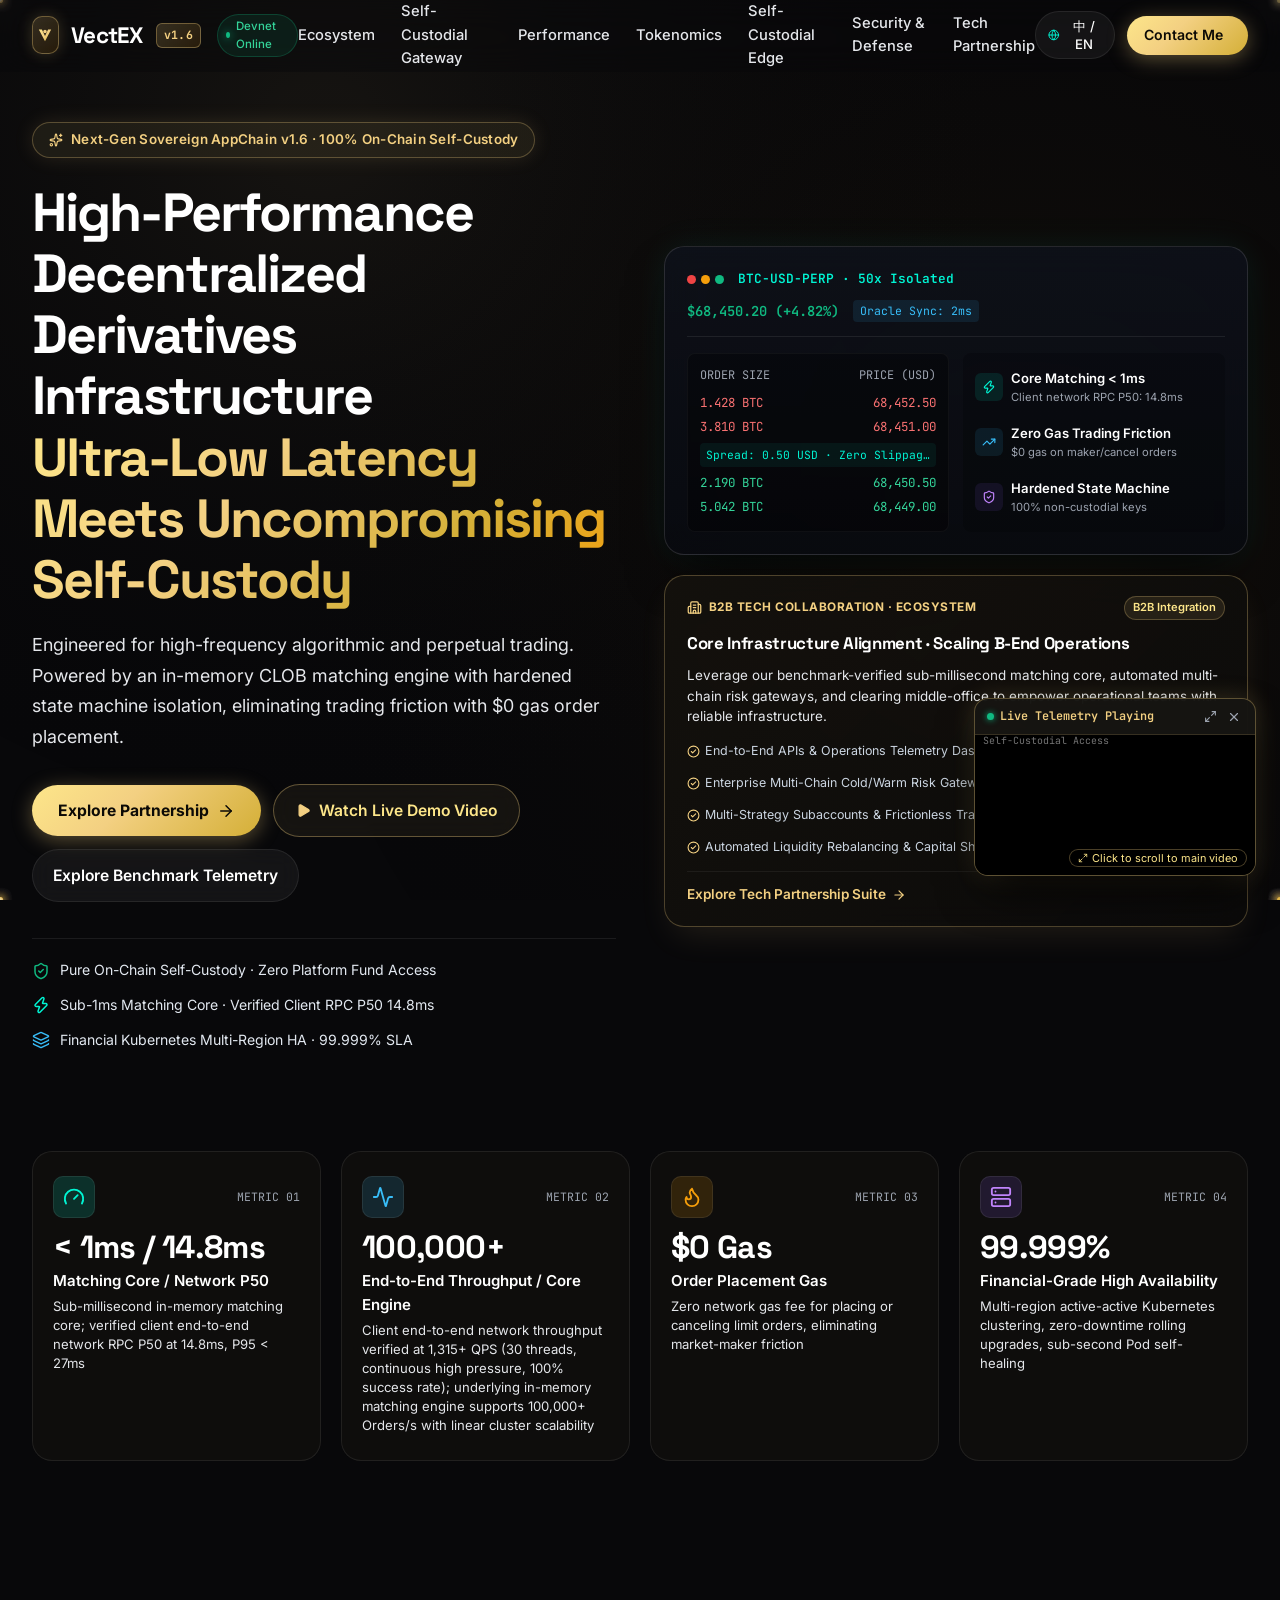
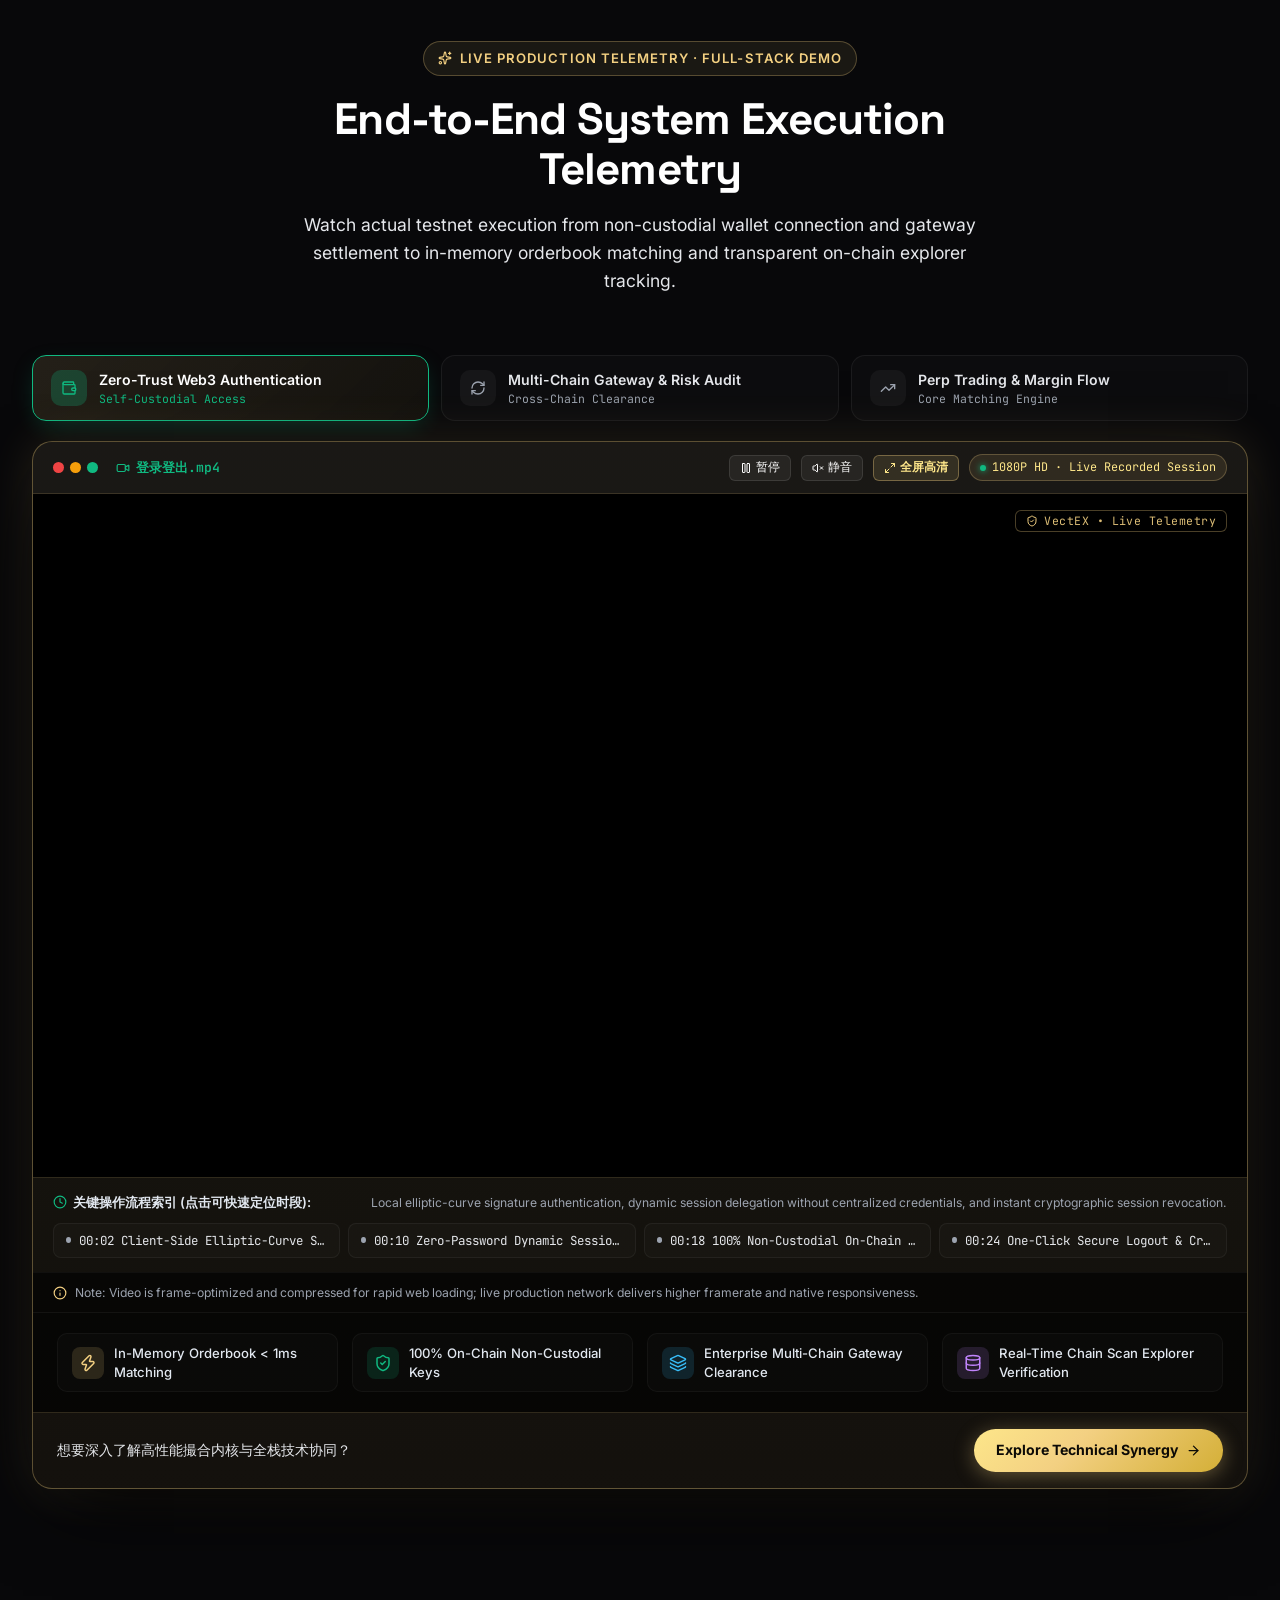
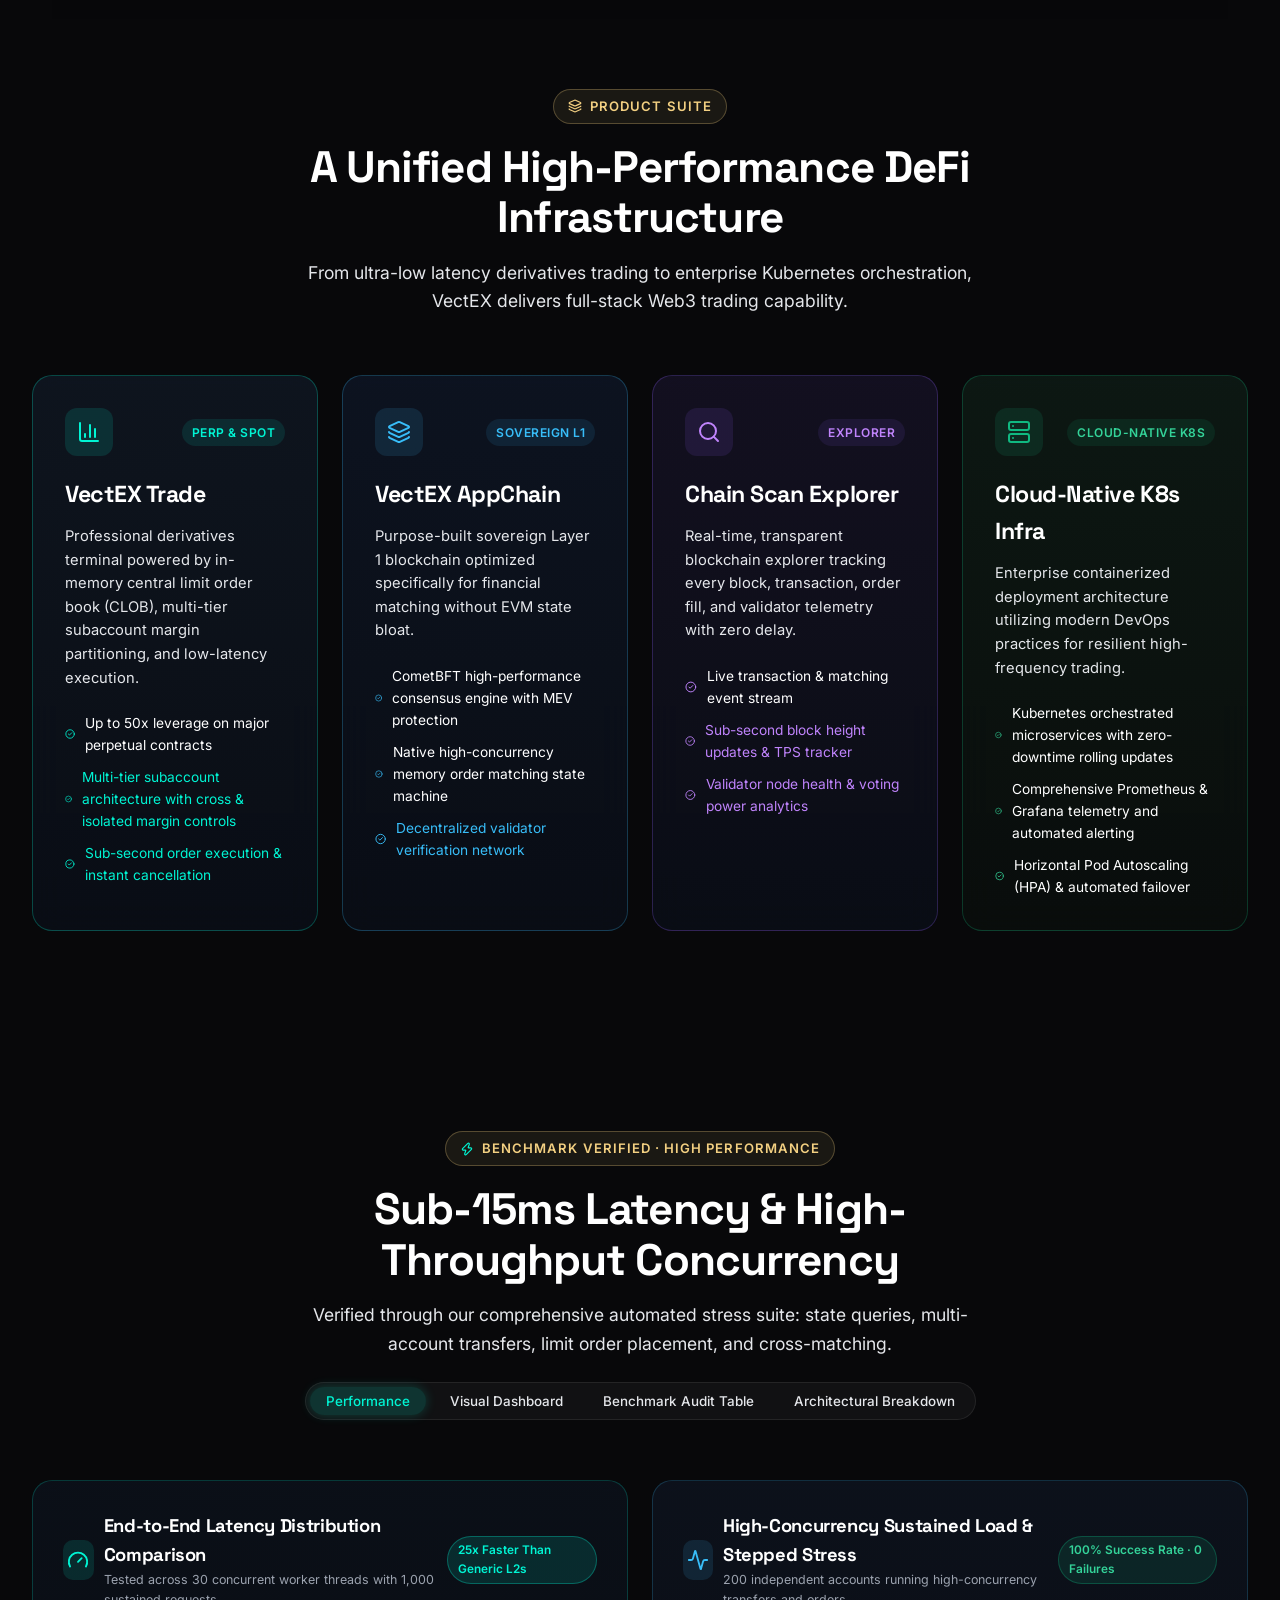
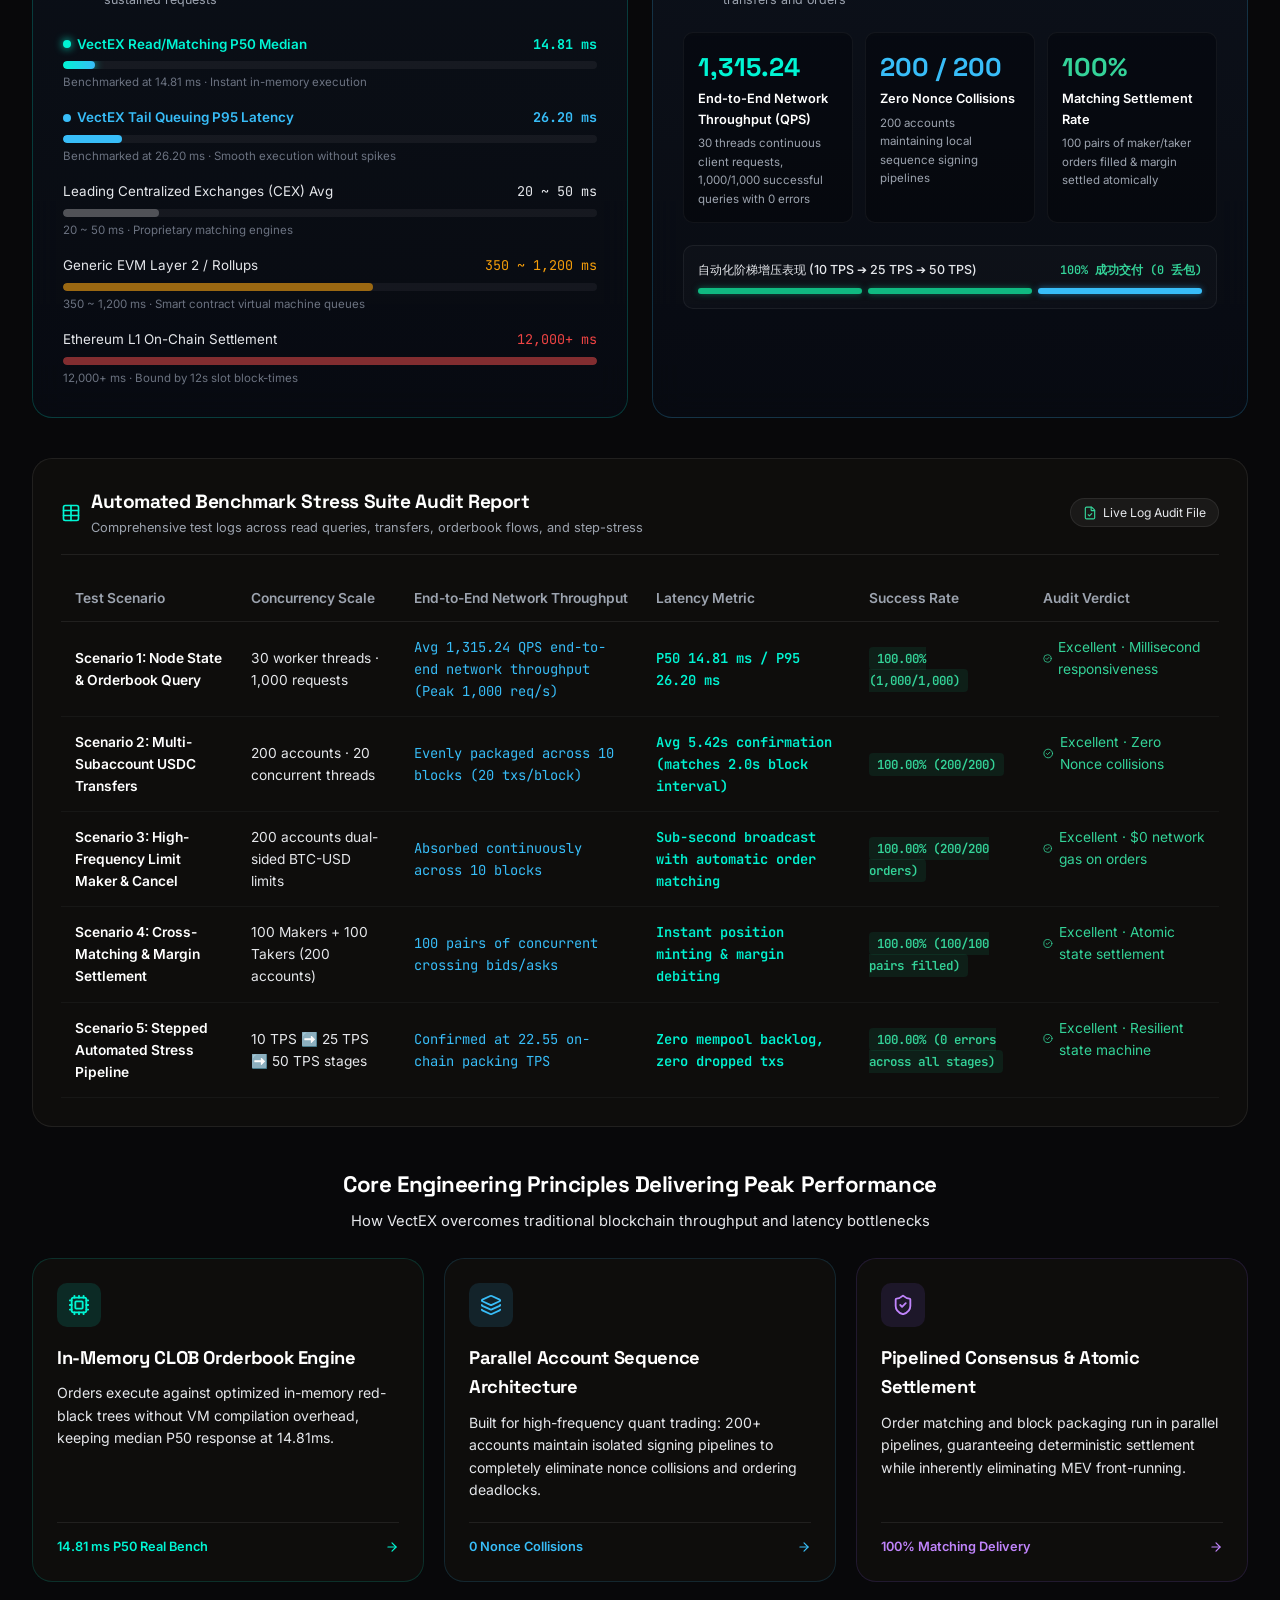
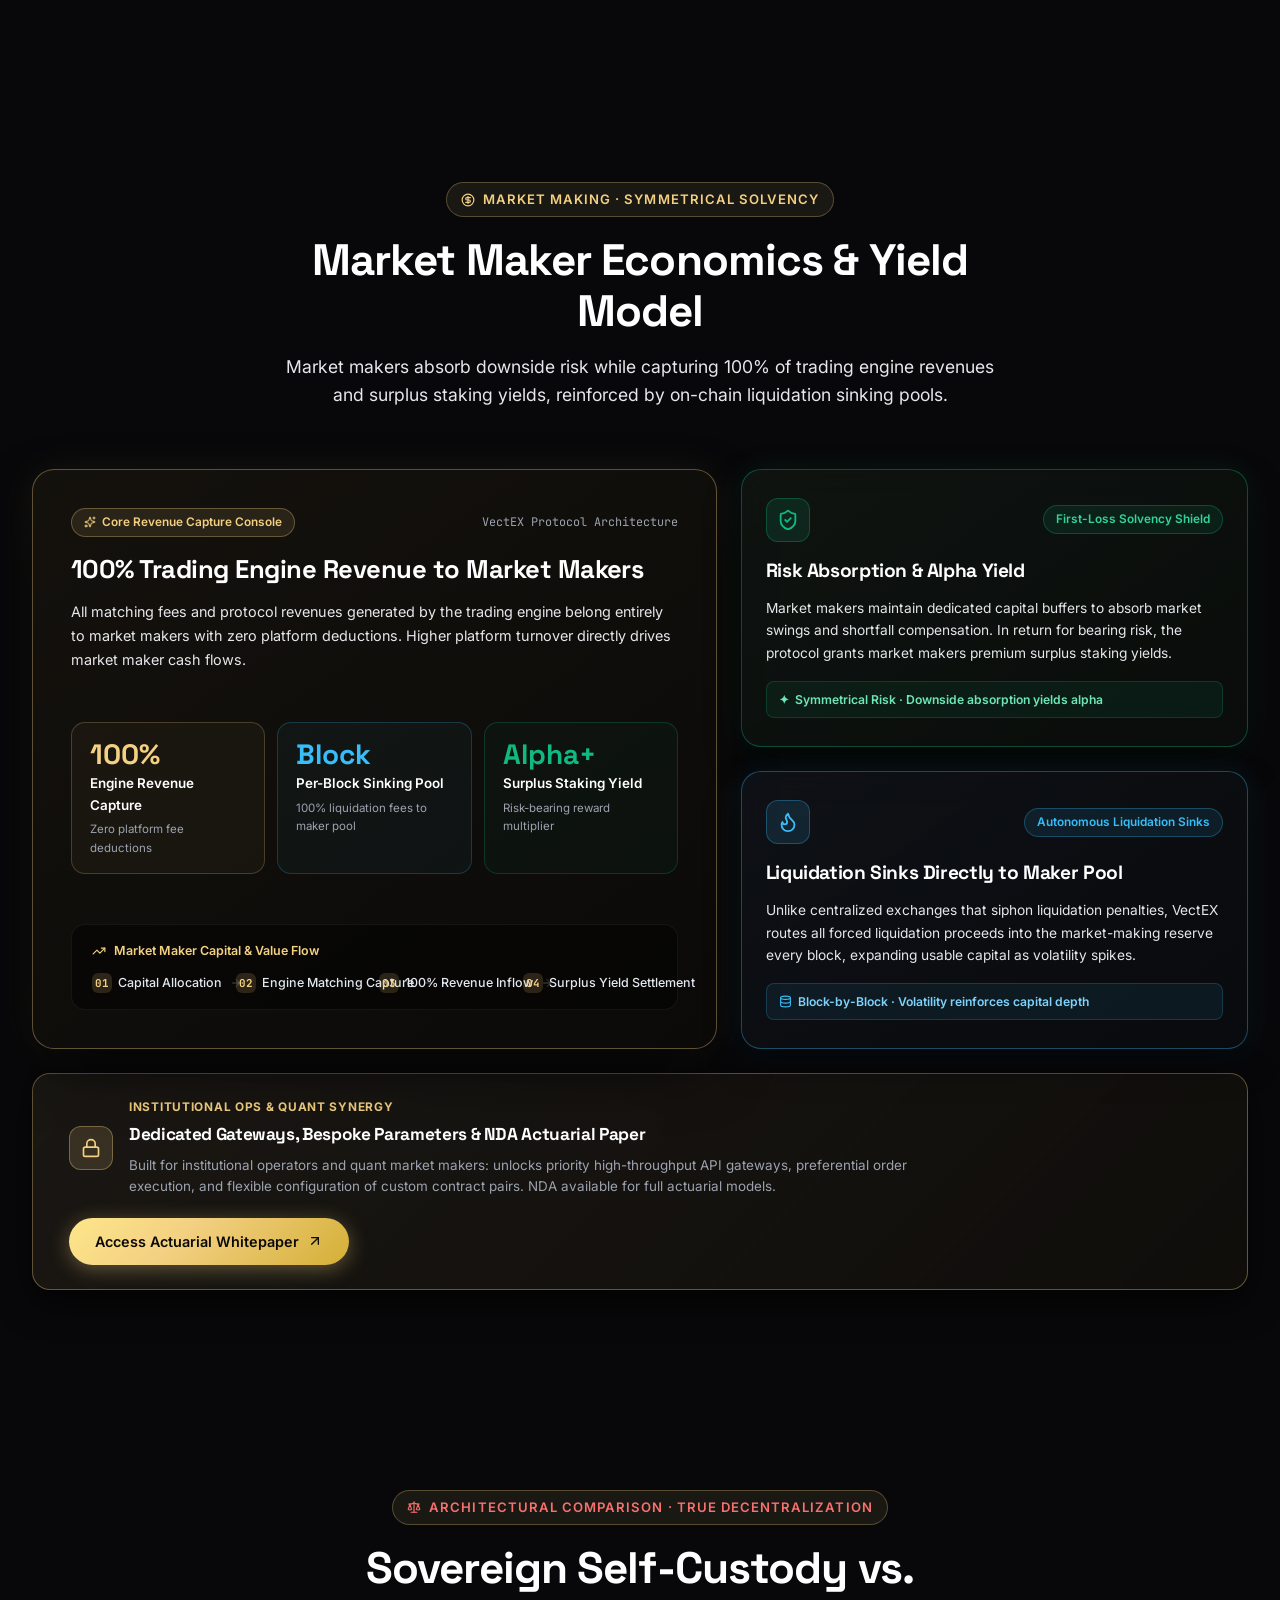
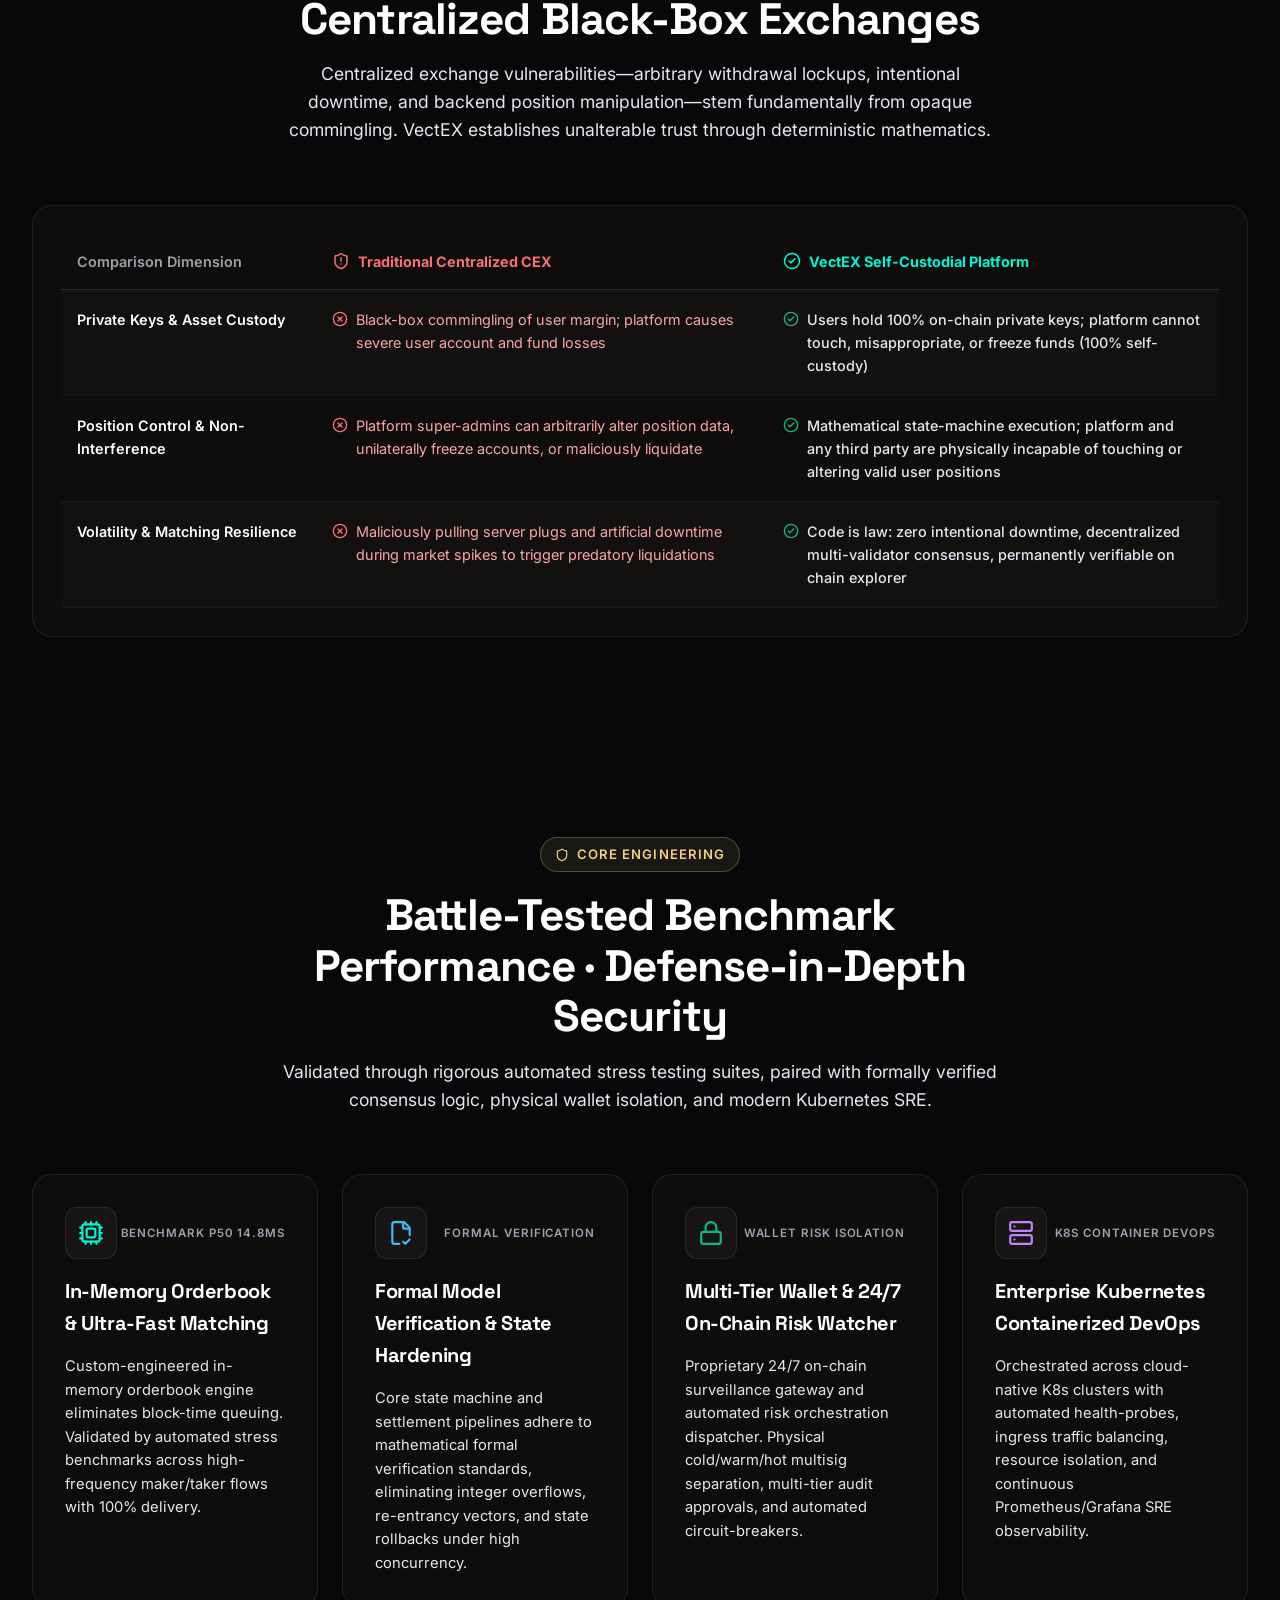
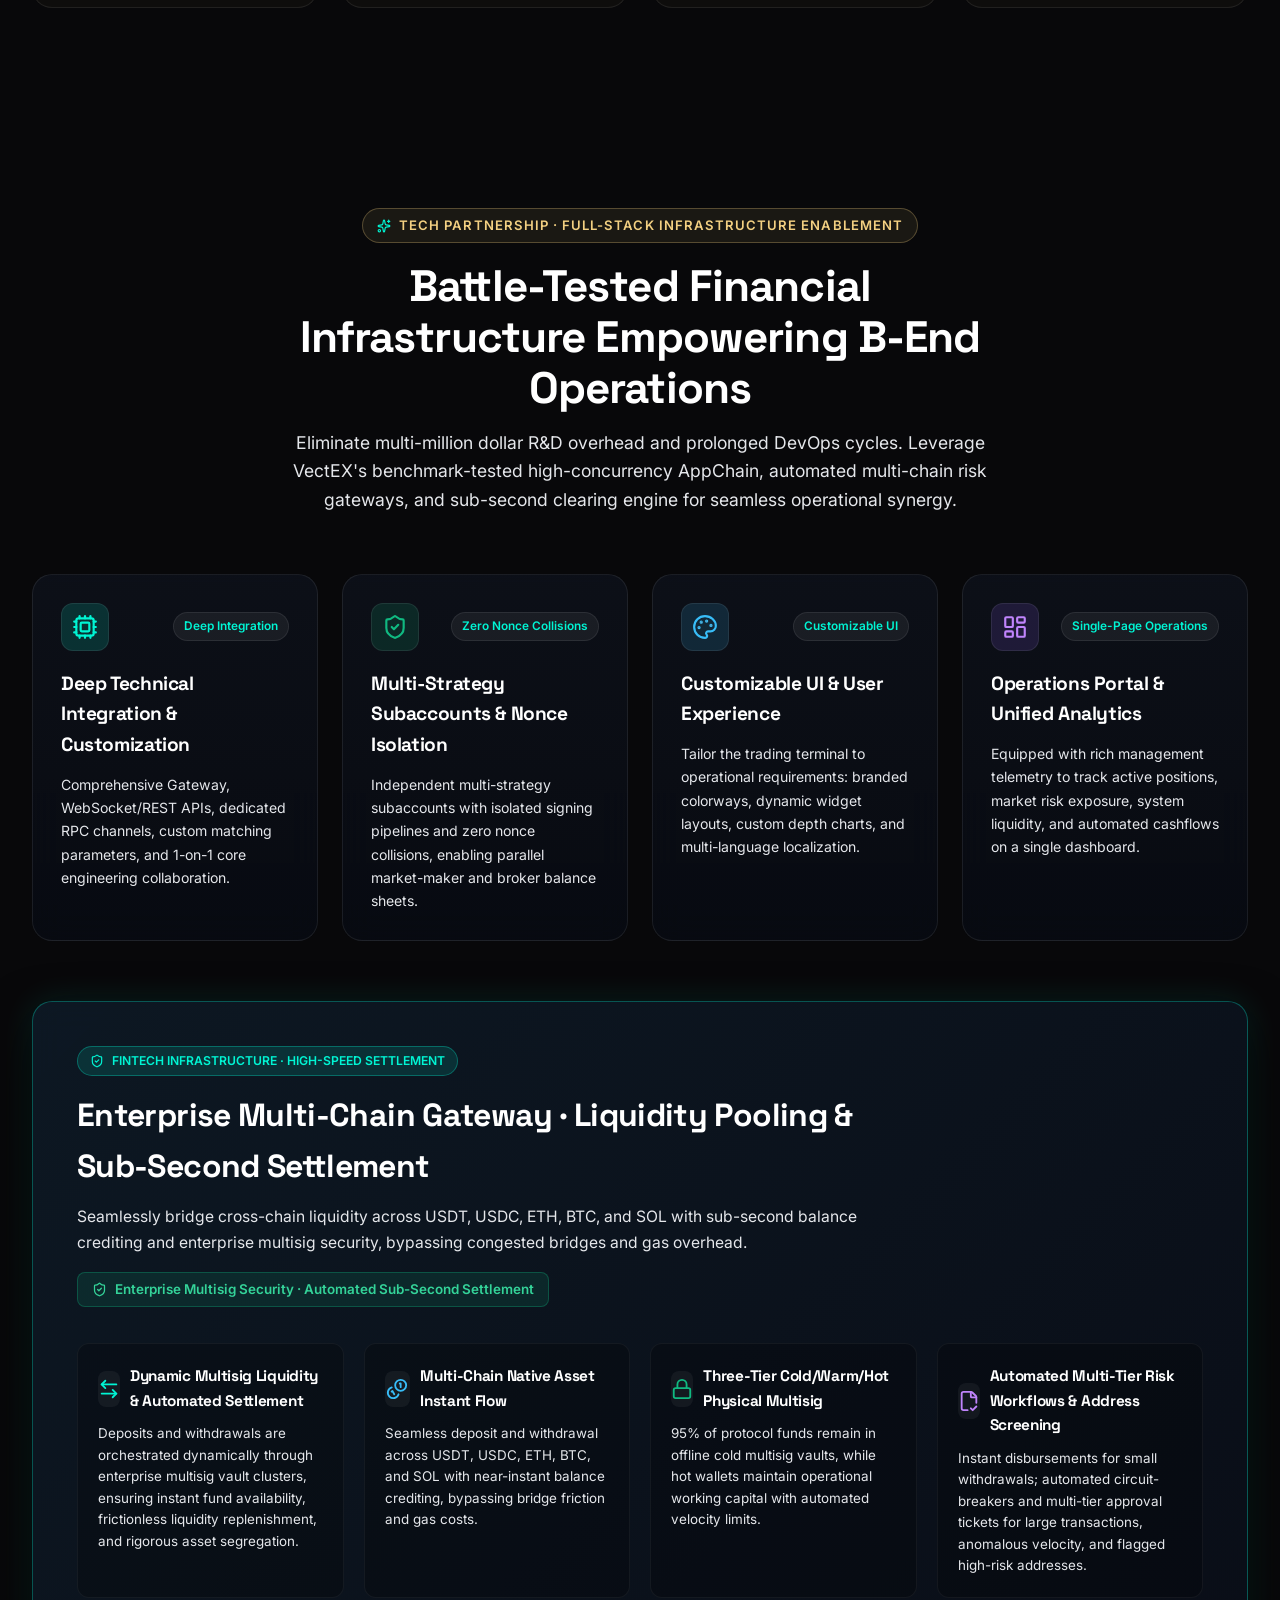
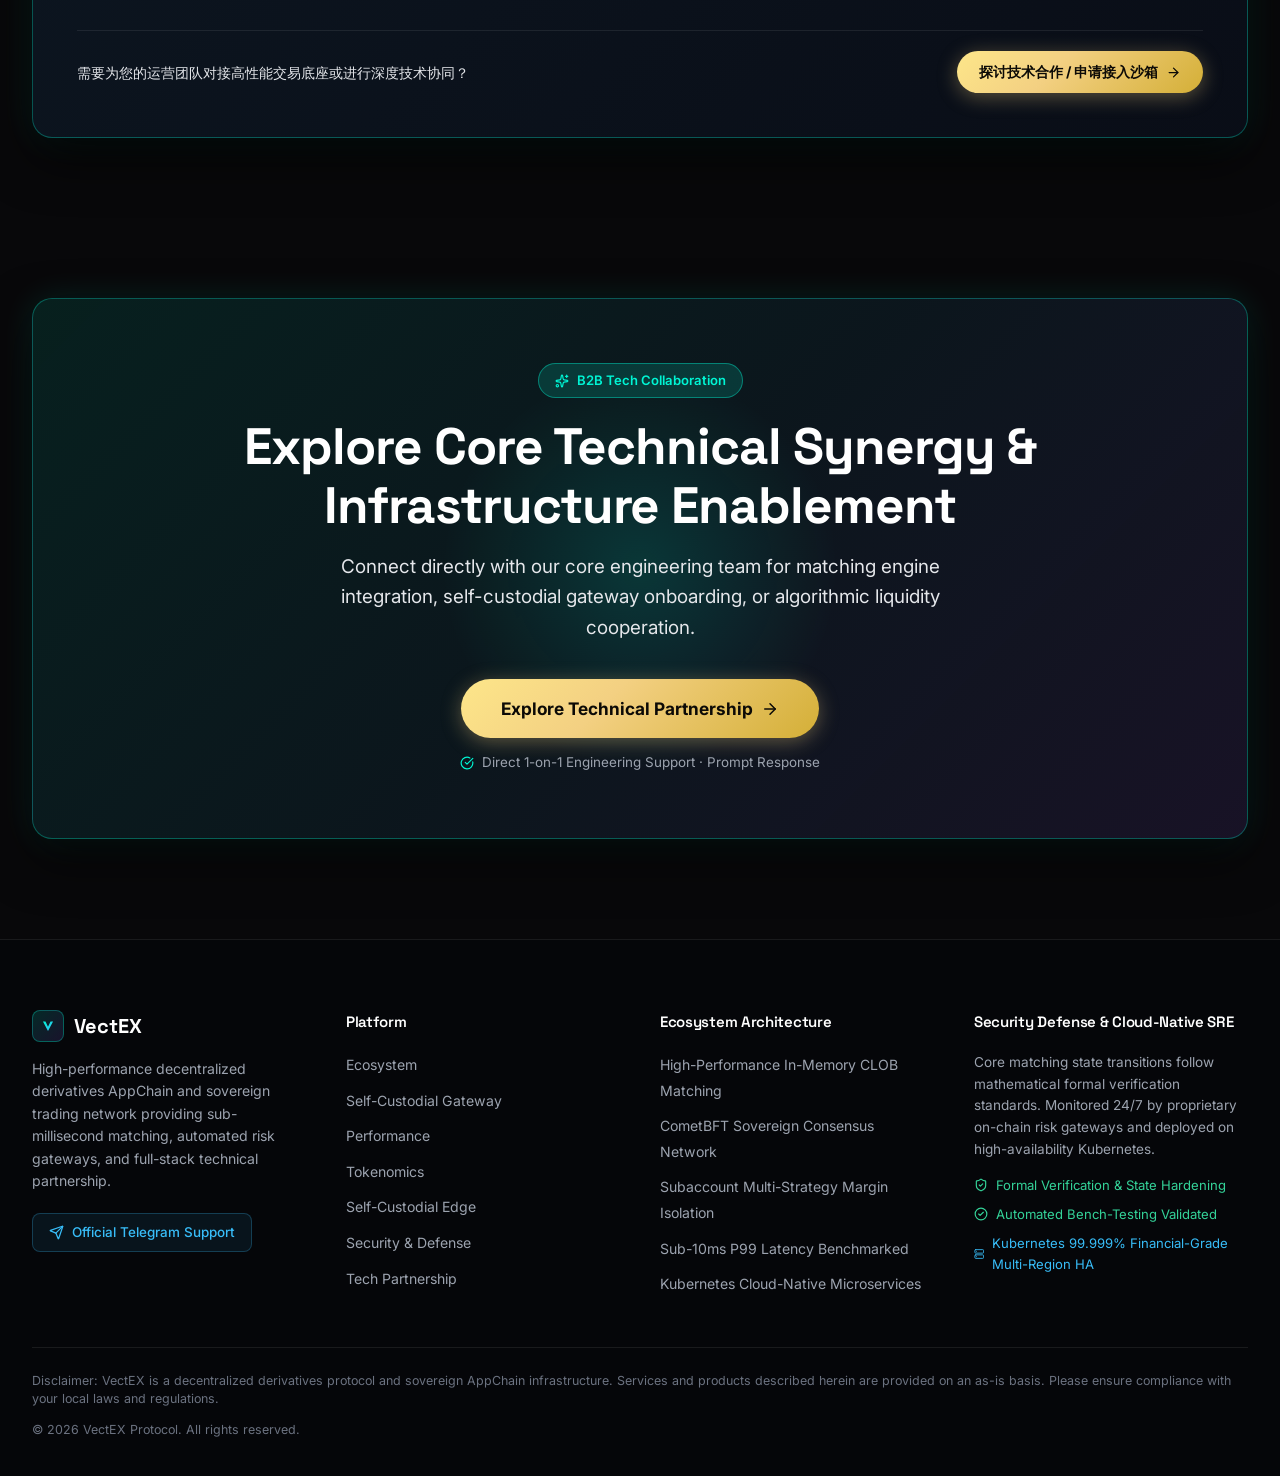
==== commit d4ad5a10: "v.16" ====
--- a/index.html
+++ b/index.html
@@ -36,7 +36,7 @@
     />
 
     <link rel="icon" type="image/svg+xml" href="./favicon.svg" />
-    <script type="module" crossorigin src="./assets/index-s-39ws-t.js"></script>
+    <script type="module" crossorigin src="./assets/index-Cfpn9hJJ.js"></script>
     <link rel="stylesheet" crossorigin href="./assets/index-PY8NQCb5.css">
   </head>
   <body>
